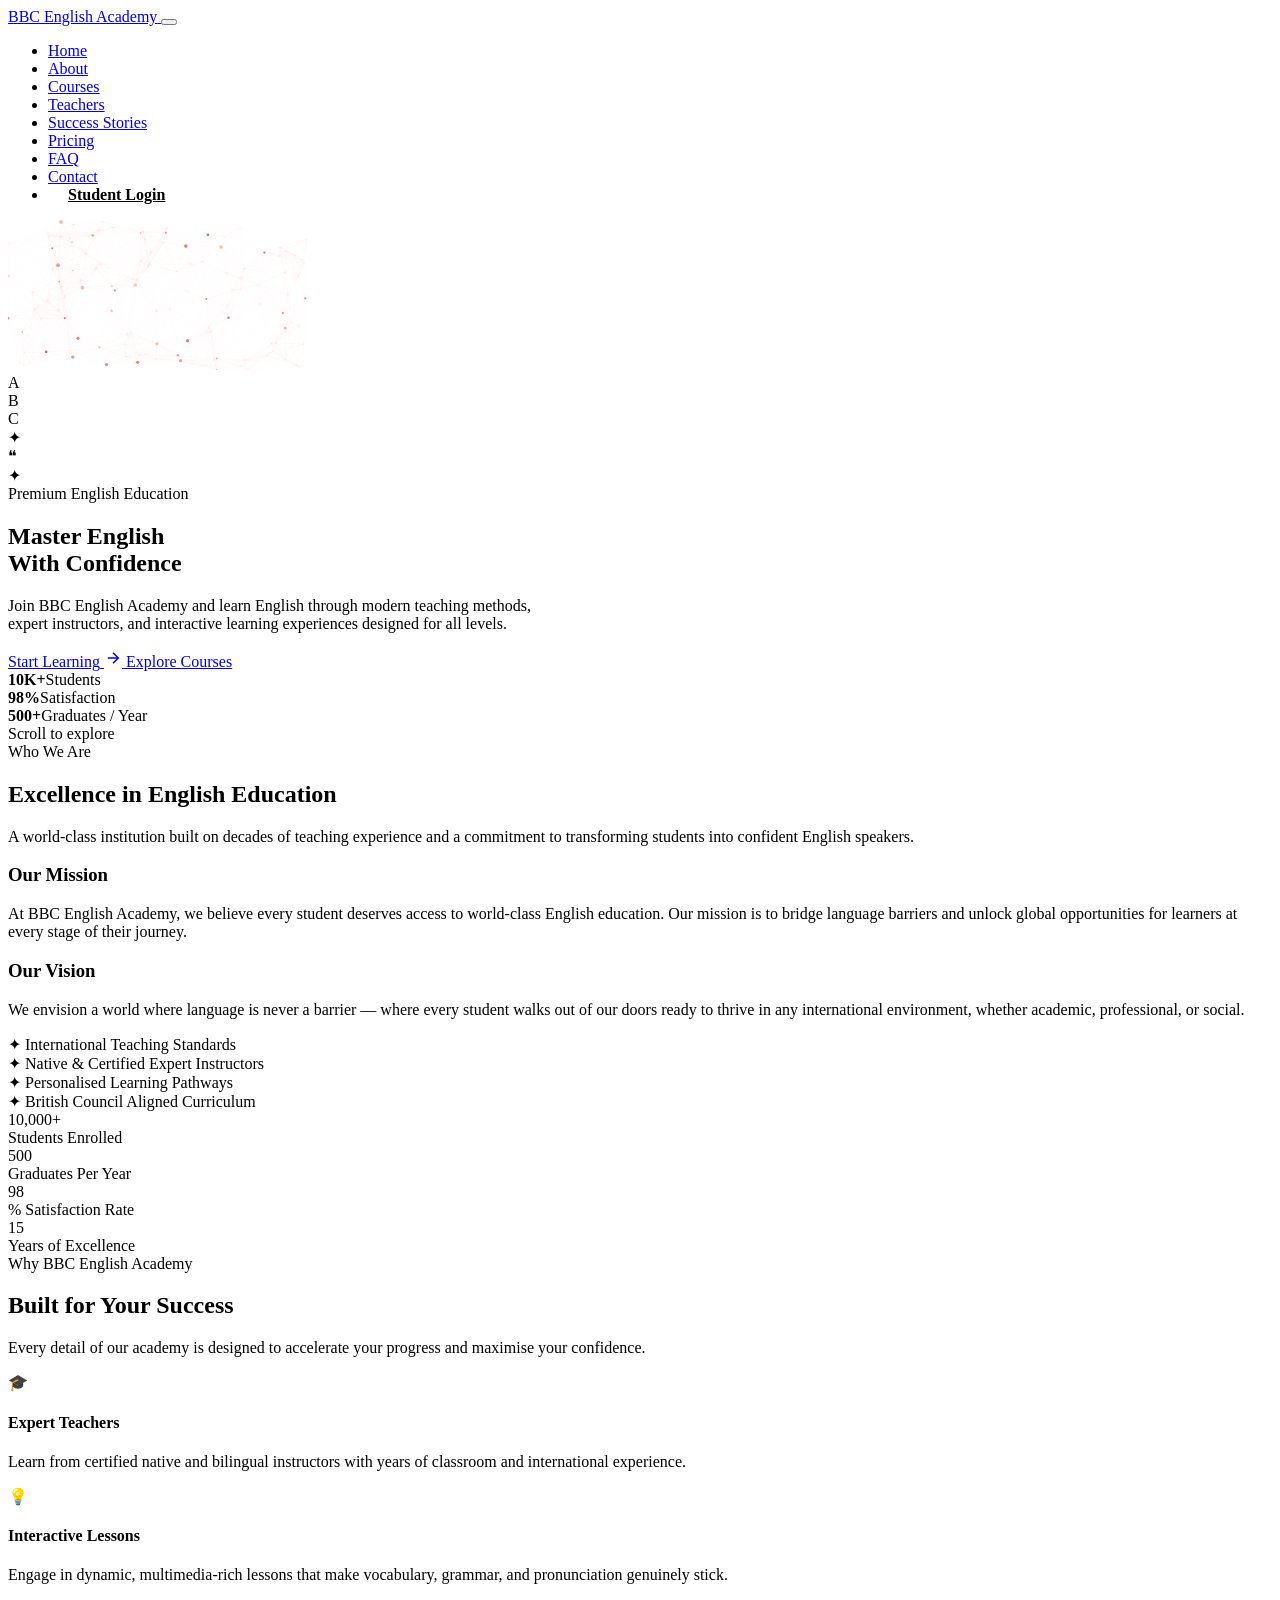
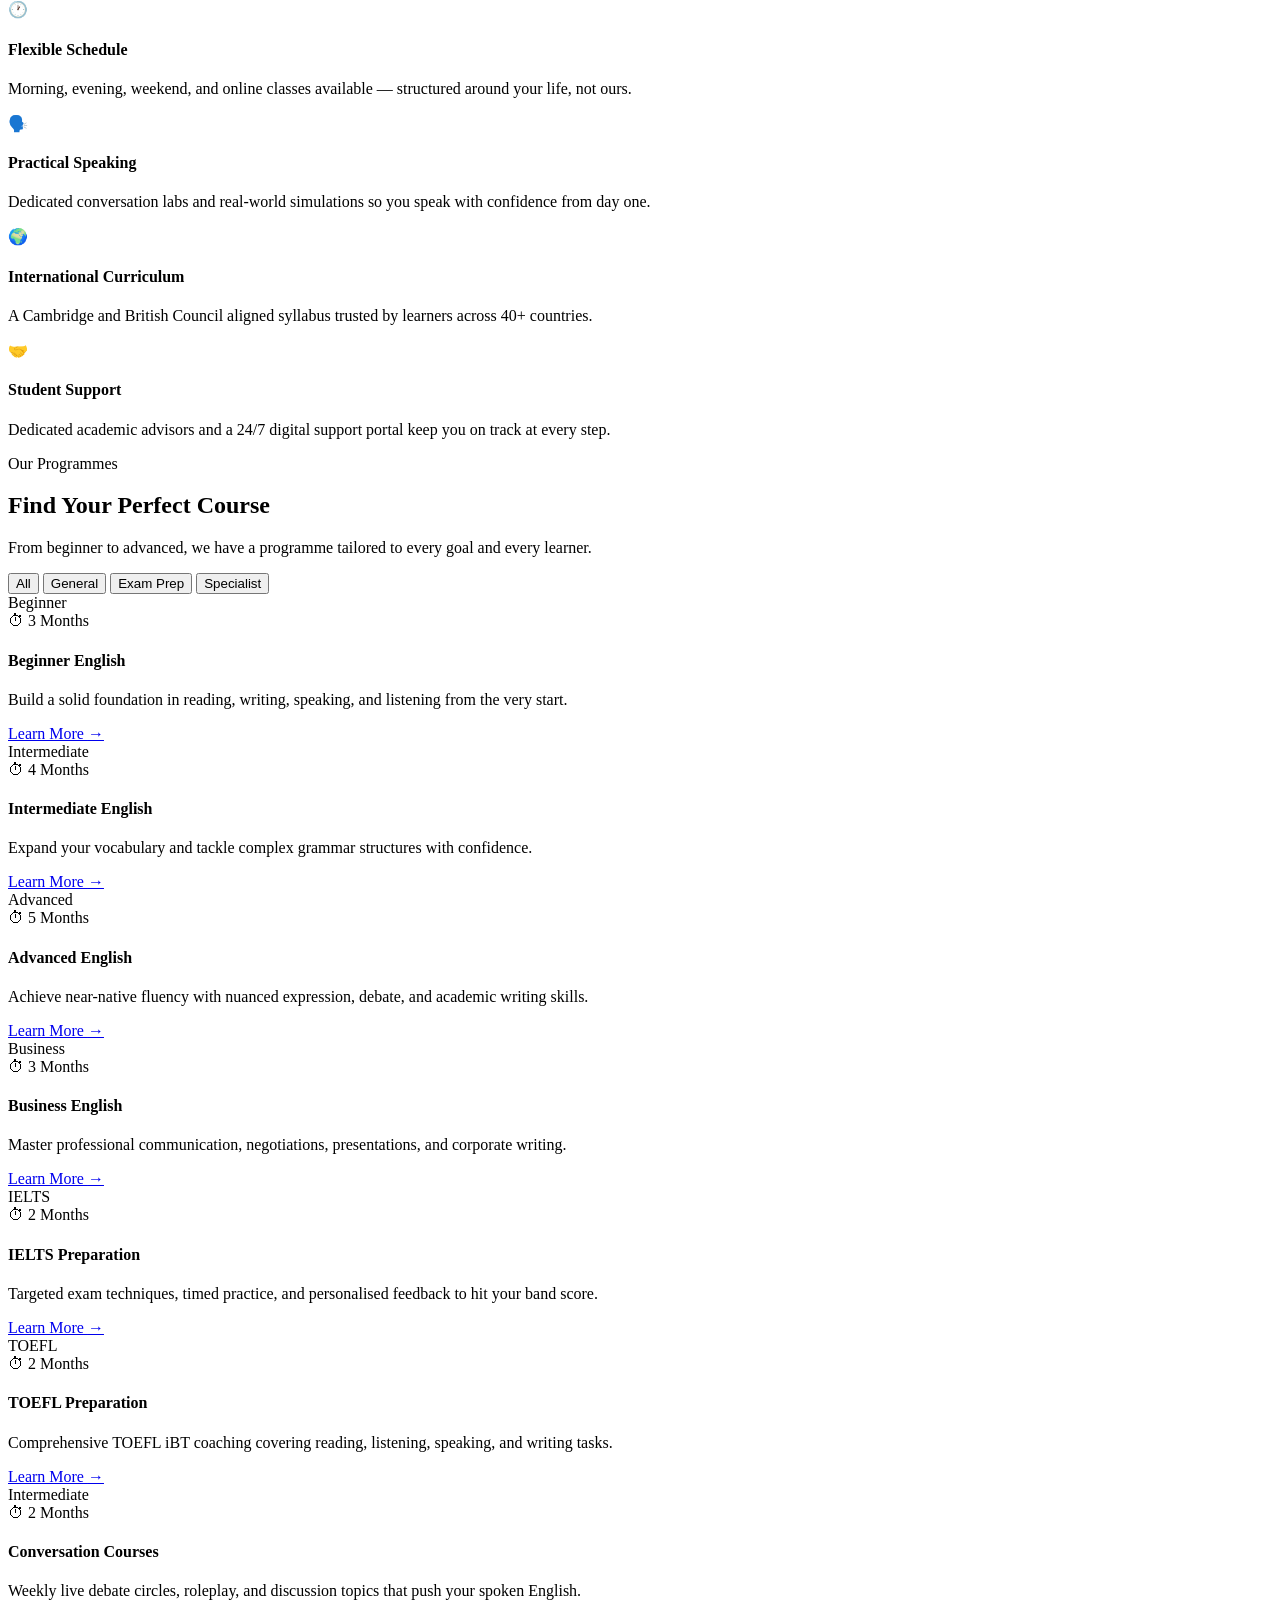
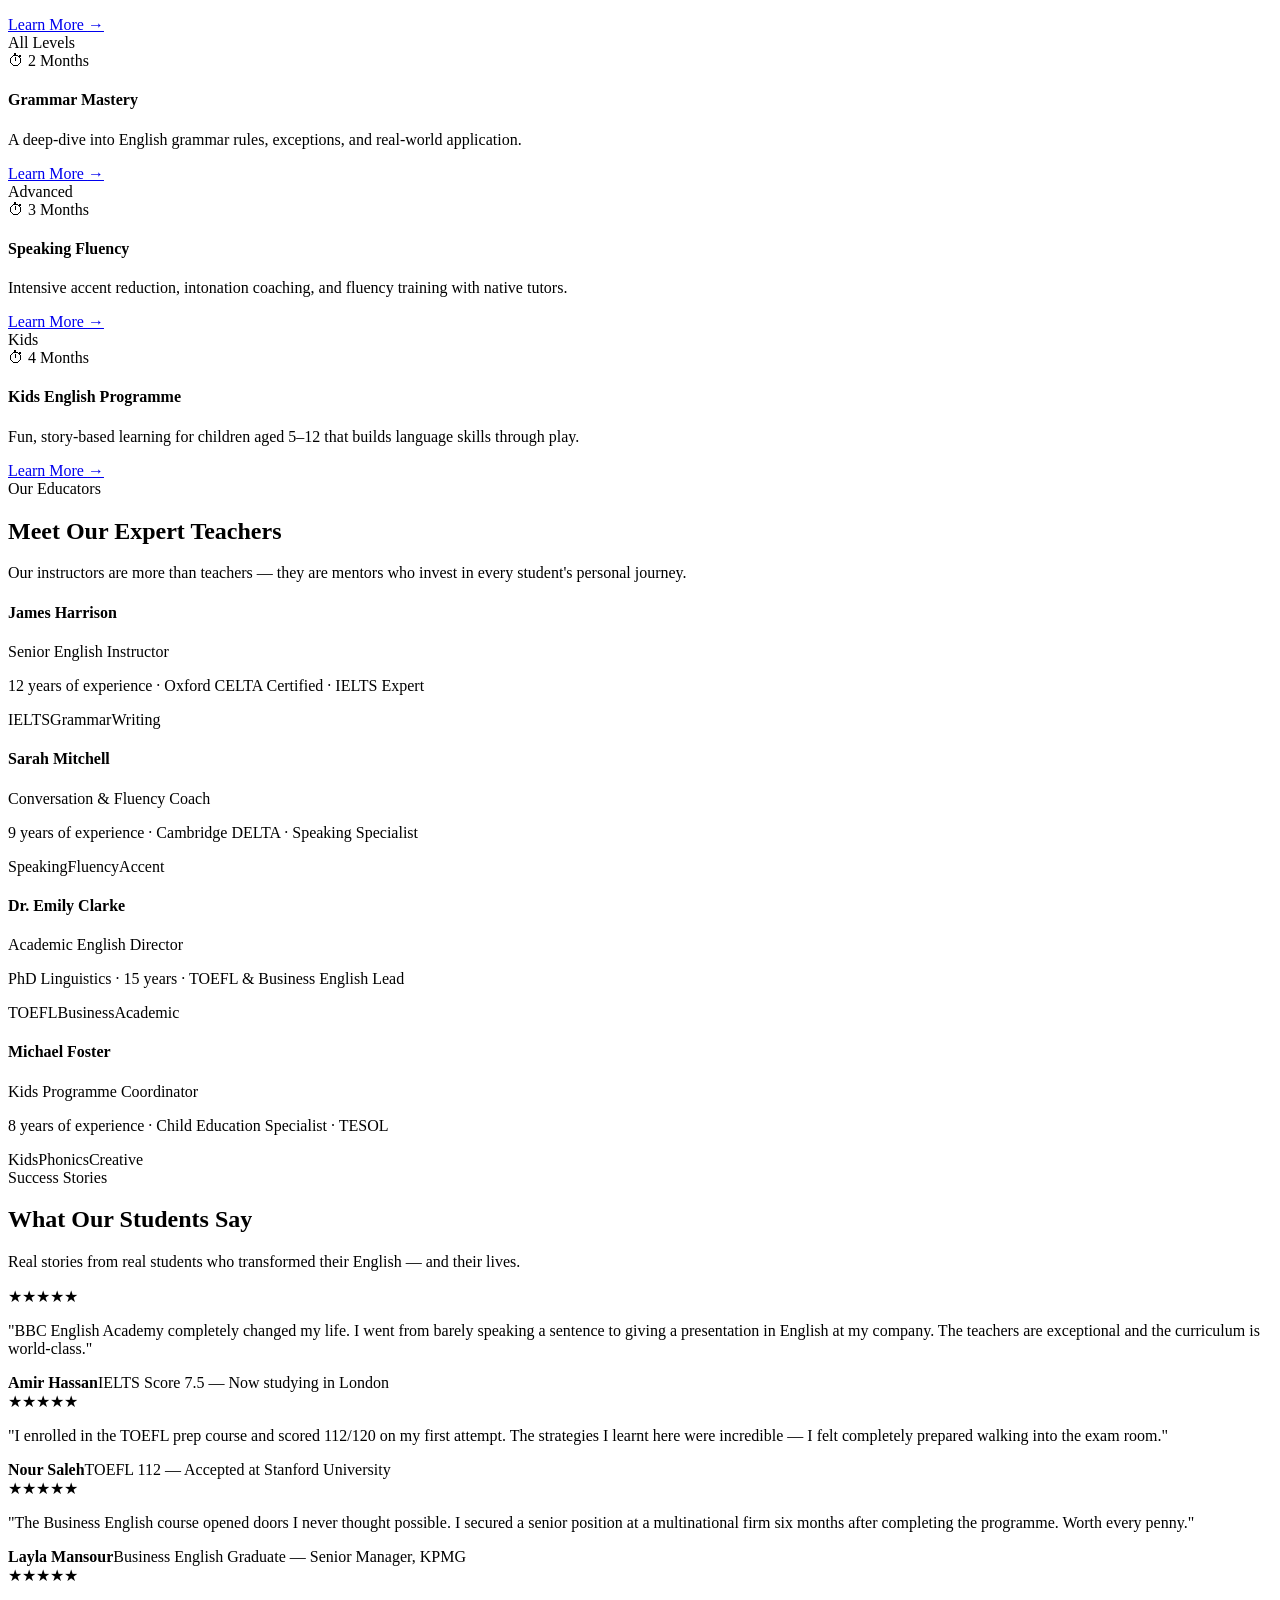
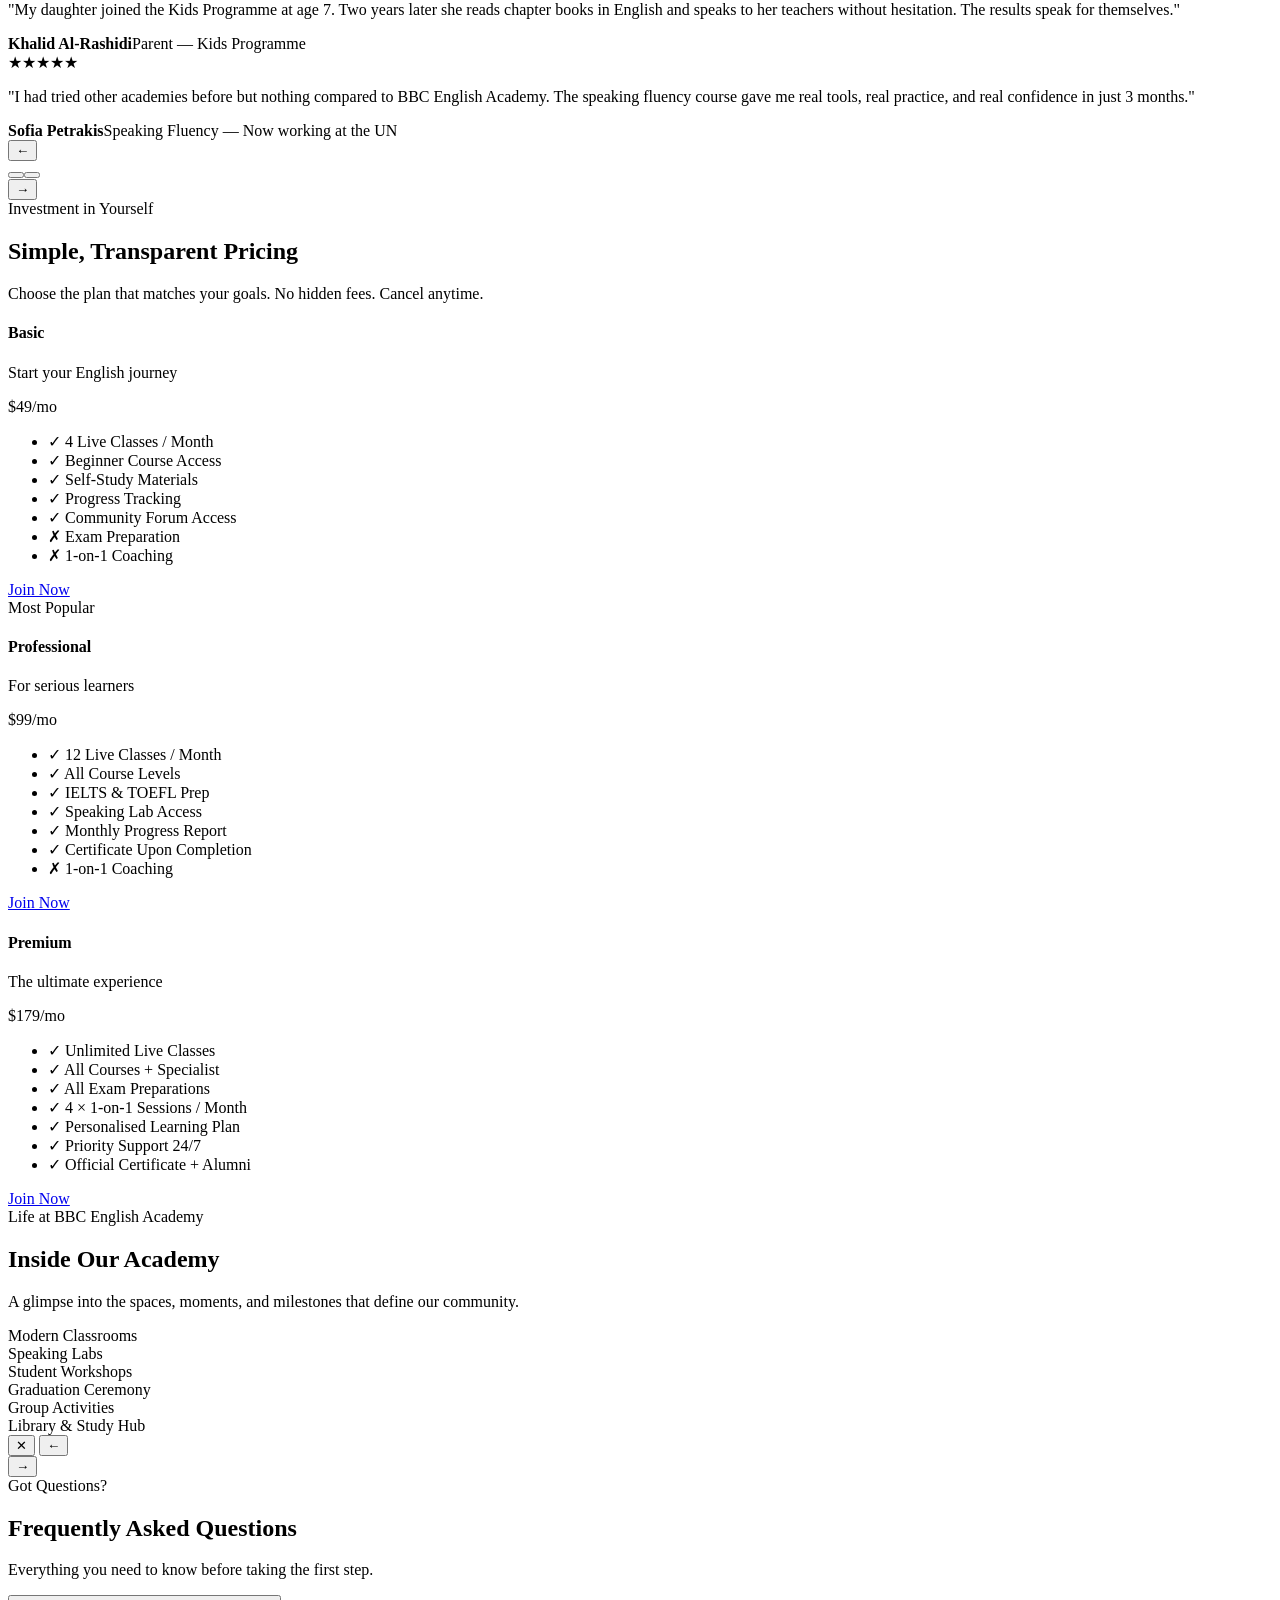
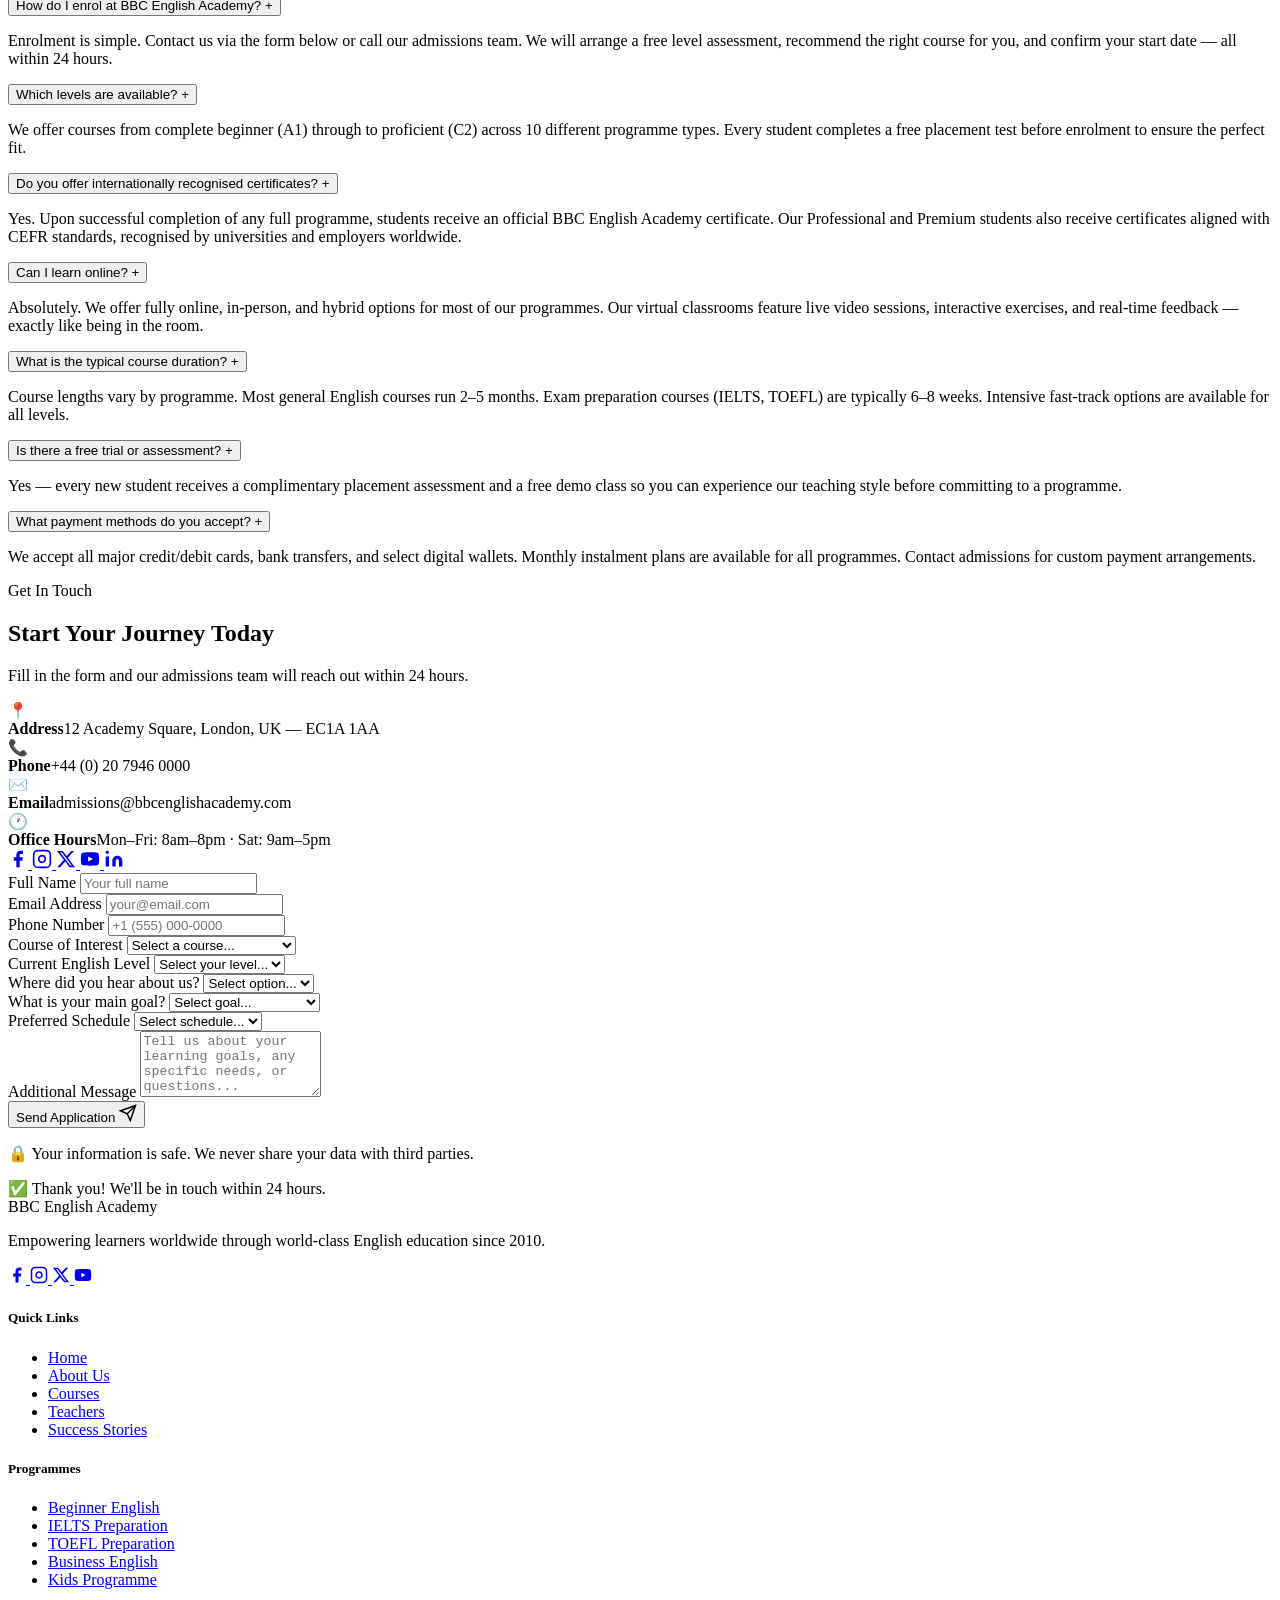
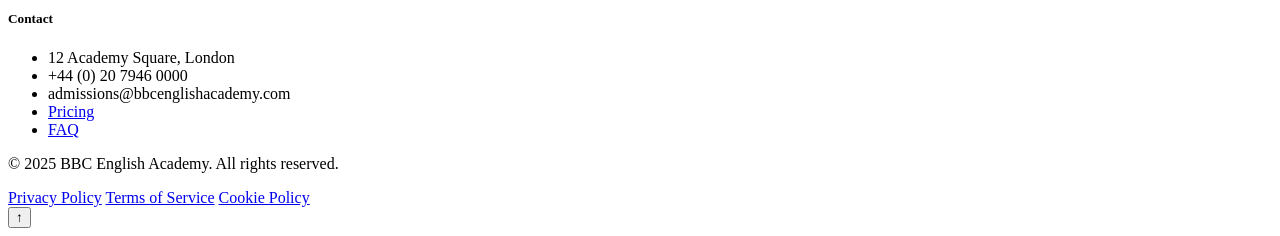
==== admin.html @ edd9dbae "Add student & admin dashboards with Google Sheets integration" ====
<!DOCTYPE html>
<html lang="en">
<head>
  <meta charset="UTF-8" />
  <meta name="viewport" content="width=device-width, initial-scale=1.0" />
  <meta name="description" content="BBC English Academy — Admin Dashboard" />
  <title>Admin Dashboard | BBC English Academy</title>
  <link rel="preconnect" href="https://fonts.googleapis.com" />
  <link rel="preconnect" href="https://fonts.gstatic.com" crossorigin />
  <link href="https://fonts.googleapis.com/css2?family=Inter:wght@300;400;500;600;700;800;900&family=Playfair+Display:wght@400;600;700;900&display=swap" rel="stylesheet" />
  <link rel="stylesheet" href="dashboard.css" />
  <link rel="stylesheet" href="admin.css" />
</head>
<body>

  <nav id="navbar">
    <div class="nav-container">
      <a href="index.html" class="nav-logo">
        <span class="logo-bbc">BBC</span>
        <span class="logo-sub">English Academy</span>
      </a>
      <div class="nav-user">
        <span>Administrator</span>
        <button class="btn-logout" id="btn-logout">Logout</button>
      </div>
    </div>
  </nav>

  <div class="admin-container">
    <aside class="admin-sidebar">
      <nav class="admin-nav">
        <a href="#overview" class="admin-link active" data-section="overview">
          <span class="icon">📊</span>
          <span>Overview</span>
        </a>
        <a href="#students" class="admin-link" data-section="students">
          <span class="icon">👥</span>
          <span>Students</span>
        </a>
        <a href="#courses" class="admin-link" data-section="courses">
          <span class="icon">📚</span>
          <span>Courses</span>
        </a>
        <a href="#applications" class="admin-link" data-section="applications">
          <span class="icon">📝</span>
          <span>Applications</span>
        </a>
        <a href="#analytics" class="admin-link" data-section="analytics">
          <span class="icon">📈</span>
          <span>Analytics</span>
        </a>
      </nav>
    </aside>

    <main class="admin-main">
      <!-- OVERVIEW SECTION -->
      <section id="overview" class="section active">
        <div class="admin-header">
          <h1>Dashboard Overview</h1>
          <button class="btn-add" id="quick-add-student">+ Add Student</button>
        </div>

        <div class="stats-overview">
          <div class="stat-card">
            <div class="stat-icon">👥</div>
            <div class="stat-num" id="total-students">0</div>
            <div class="stat-label">Total Students</div>
          </div>
          <div class="stat-card">
            <div class="stat-icon">✅</div>
            <div class="stat-num" id="active-students">0</div>
            <div class="stat-label">Active Students</div>
          </div>
          <div class="stat-card">
            <div class="stat-icon">🎓</div>
            <div class="stat-num" id="total-courses">0</div>
            <div class="stat-label">Total Courses</div>
          </div>
          <div class="stat-card">
            <div class="stat-icon">📝</div>
            <div class="stat-num" id="new-applications">0</div>
            <div class="stat-label">New Applications</div>
          </div>
        </div>

        <div class="enrollment-chart">
          <h3>Course Enrollment Breakdown</h3>
          <div class="chart-bars" id="enrollment-bars">
            <div class="loading">Loading...</div>
          </div>
        </div>

        <div class="data-table-container">
          <div class="data-table-header">
            <h2>Recent Applications</h2>
          </div>
          <table class="data-table" id="recent-apps-table">
            <thead>
              <tr>
                <th>Name</th>
                <th>Course</th>
                <th>Date</th>
                <th>Status</th>
              </tr>
            </thead>
            <tbody id="recent-apps-body">
              <tr><td colspan="4" class="loading">Loading...</td></tr>
            </tbody>
          </table>
        </div>
      </section>

      <!-- STUDENTS SECTION -->
      <section id="students" class="section">
        <div class="admin-header">
          <h1>Students Management</h1>
          <button class="btn-add" id="btn-add-student">+ Add Student</button>
        </div>

        <div class="data-table-container">
          <div class="data-table-header">
            <h2>All Students</h2>
            <div class="table-actions">
              <input type="text" class="search-input" id="search-students" placeholder="Search students...">
            </div>
          </div>
          <table class="data-table" id="students-table">
            <thead>
              <tr>
                <th>ID</th>
                <th>Name</th>
                <th>Username</th>
                <th>Courses</th>
                <th>Status</th>
                <th>Joined</th>
                <th>Actions</th>
              </tr>
            </thead>
            <tbody id="students-body">
              <tr><td colspan="7" class="loading">Loading...</td></tr>
            </tbody>
          </table>
        </div>
      </section>

      <!-- COURSES SECTION -->
      <section id="courses" class="section">
        <div class="admin-header">
          <h1>Courses Management</h1>
          <button class="btn-add" id="btn-add-course">+ Add Course</button>
        </div>

        <div class="data-table-container">
          <div class="data-table-header">
            <h2>All Courses</h2>
            <div class="table-actions">
              <input type="text" class="search-input" id="search-courses" placeholder="Search courses...">
            </div>
          </div>
          <table class="data-table" id="courses-table">
            <thead>
              <tr>
                <th>ID</th>
                <th>Course Name</th>
                <th>Level</th>
                <th>Duration</th>
                <th>Students</th>
                <th>Status</th>
                <th>Actions</th>
              </tr>
            </thead>
            <tbody id="courses-body">
              <tr><td colspan="7" class="loading">Loading...</td></tr>
            </tbody>
          </table>
        </div>
      </section>

      <!-- APPLICATIONS SECTION -->
      <section id="applications" class="section">
        <div class="admin-header">
          <h1>Applications</h1>
        </div>

        <div class="data-table-container">
          <div class="data-table-header">
            <h2>All Applications</h2>
            <div class="table-actions">
              <input type="text" class="search-input" id="search-applications" placeholder="Search applications...">
              <select class="search-input" id="filter-status">
                <option value="">All Status</option>
                <option value="New">New</option>
                <option value="Contacted">Contacted</option>
                <option value="Enrolled">Enrolled</option>
                <option value="Rejected">Rejected</option>
              </select>
            </div>
          </div>
          <table class="data-table" id="applications-table">
            <thead>
              <tr>
                <th>ID</th>
                <th>Name</th>
                <th>Email</th>
                <th>Phone</th>
                <th>Course</th>
                <th>Date</th>
                <th>Status</th>
                <th>Actions</th>
              </tr>
            </thead>
            <tbody id="applications-body">
              <tr><td colspan="8" class="loading">Loading...</td></tr>
            </tbody>
          </table>
        </div>
      </section>

      <!-- ANALYTICS SECTION -->
      <section id="analytics" class="section">
        <div class="admin-header">
          <h1>Analytics</h1>
        </div>

        <div class="analytics-grid">
          <div class="analytics-card">
            <h3>Total Applications</h3>
            <div class="big-number" id="analytics-total-apps">0</div>
          </div>
          <div class="analytics-card">
            <h3>Conversion Rate</h3>
            <div class="big-number" id="analytics-conversion">0%</div>
          </div>
          <div class="analytics-card">
            <h3>Active Students</h3>
            <div class="big-number" id="analytics-active">0</div>
          </div>
          <div class="analytics-card">
            <h3>Graduates</h3>
            <div class="big-number" id="analytics-graduates">0</div>
          </div>
        </div>

        <div class="enrollment-chart">
          <h3>Top Courses by Enrollment</h3>
          <div class="chart-bars" id="top-courses-bars">
            <div class="loading">Loading...</div>
          </div>
        </div>
      </section>
    </main>
  </div>

  <!-- Modal -->
  <div class="modal" id="modal">
    <div class="modal-backdrop"></div>
    <div class="modal-content" id="modal-content">
      <button class="modal-close" id="modal-close">✕</button>
      <div class="modal-body" id="modal-body"></div>
    </div>
  </div>

  <div class="toast" id="toast"></div>

  <script>
    var API_URL = 'YOUR_APPS_SCRIPT_WEB_APP_URL';
  </script>
  <script src="admin.js"></script>
</body>
</html>
---- dashboard.css ----
/* ============================================================
   BBC English Academy — Dashboard Styles
   ============================================================ */

:root {
  --bg:        #0A0A0A;
  --bg-2:      #111111;
  --bg-3:      #181818;
  --bg-card:   #141414;
  --red:       #D60000;
  --red-bright:#FF2D2D;
  --red-glow:  rgba(214,0,0,0.25);
  --white:     #FFFFFF;
  --gray:      #CCCCCC;
  --gray-dim:  #888888;
  --border:    rgba(255,255,255,0.07);
  --font-sans: 'Inter', system-ui, sans-serif;
  --font-serif:'Playfair Display', Georgia, serif;
  --radius:    12px;
  --radius-lg: 20px;
  --shadow:    0 8px 40px rgba(0,0,0,0.5);
  --shadow-red:0 8px 40px rgba(214,0,0,0.2);
  --transition:0.35s cubic-bezier(0.4,0,0.2,1);
}

*, *::before, *::after { box-sizing: border-box; margin: 0; padding: 0; }
html { scroll-behavior: smooth; font-size: 16px; }
body {
  background: var(--bg);
  color: var(--white);
  font-family: var(--font-sans);
  line-height: 1.65;
  overflow-x: hidden;
}

/* Navbar */
#navbar {
  position: fixed; top: 0; left: 0; right: 0; z-index: 1000;
  padding: 0 24px;
  background: rgba(10,10,10,0.92);
  backdrop-filter: blur(20px);
  border-bottom: 1px solid var(--border);
}
.nav-container {
  max-width: 1400px; margin: 0 auto;
  display: flex; align-items: center; justify-content: space-between;
  height: 72px;
}
.nav-logo {
  display: flex; flex-direction: column; line-height: 1.1;
  user-select: none;
}
.logo-bbc {
  font-size: 1.6rem; font-weight: 900; letter-spacing: 0.08em;
  color: var(--red); text-shadow: 0 0 20px var(--red-glow);
}
.logo-sub {
  font-size: 0.6rem; letter-spacing: 0.22em; text-transform: uppercase;
  color: var(--gray-dim);
}
.nav-user {
  display: flex; align-items: center; gap: 16px;
}
#user-name {
  font-size: 0.9rem; color: var(--gray);
}
.btn-logout {
  padding: 8px 20px; border-radius: var(--radius);
  font-size: 0.85rem; font-weight: 600;
  background: transparent;
  border: 1px solid var(--border);
  color: var(--gray);
  cursor: pointer;
  transition: all var(--transition);
}
.btn-logout:hover {
  border-color: var(--red);
  color: var(--red);
}

/* Dashboard Layout */
.dashboard-container {
  display: flex;
  min-height: 100vh;
  padding-top: 72px;
}

/* Sidebar */
.sidebar {
  width: 260px;
  background: var(--bg-2);
  border-right: 1px solid var(--border);
  padding: 32px 0;
  position: fixed;
  top: 72px;
  left: 0;
  bottom: 0;
  overflow-y: auto;
}
.sidebar-nav {
  display: flex; flex-direction: column;
  padding: 0 16px;
}
.sidebar-link {
  display: flex; align-items: center; gap: 14px;
  padding: 14px 18px;
  border-radius: var(--radius);
  color: var(--gray);
  text-decoration: none;
  font-size: 0.9rem;
  font-weight: 500;
  transition: all var(--transition);
  margin-bottom: 4px;
}
.sidebar-link:hover {
  background: rgba(214,0,0,0.08);
  color: var(--white);
}
.sidebar-link.active {
  background: rgba(214,0,0,0.12);
  color: var(--red);
}
.sidebar-link .icon { font-size: 1.2rem; }

/* Main Content */
.main-content {
  flex: 1;
  margin-left: 260px;
  padding: 40px 48px;
  max-width: 1200px;
}

/* Sections */
.section { display: none; }
.section.active { display: block; }

.section-header {
  margin-bottom: 40px;
}
.section-header h1 {
  font-family: var(--font-serif);
  font-size: 2.5rem;
  font-weight: 700;
  margin-bottom: 8px;
}
.section-header p {
  color: var(--gray-dim);
  font-size: 1rem;
}

/* Stats Grid */
.stats-grid {
  display: grid;
  grid-template-columns: repeat(4, 1fr);
  gap: 24px;
  margin-bottom: 48px;
}
.stat-card {
  background: var(--bg-card);
  border: 1px solid var(--border);
  border-radius: var(--radius-lg);
  padding: 28px;
  display: flex;
  align-items: center;
  gap: 20px;
  transition: all var(--transition);
}
.stat-card:hover {
  border-color: rgba(214,0,0,0.3);
  transform: translateY(-4px);
}
.stat-icon {
  font-size: 2.5rem;
}
.stat-info {
  display: flex; flex-direction: column;
}
.stat-num {
  font-family: var(--font-serif);
  font-size: 2rem;
  font-weight: 700;
  color: var(--red);
}
.stat-label {
  font-size: 0.8rem;
  color: var(--gray-dim);
  margin-top: 4px;
}

/* Course List */
.recent-courses, .materials-section {
  margin-top: 48px;
}
.recent-courses h2, .materials-section h2 {
  font-size: 1.3rem;
  font-weight: 700;
  margin-bottom: 24px;
}

.course-list {
  display: flex;
  flex-direction: column;
  gap: 16px;
}

.course-card {
  background: var(--bg-card);
  border: 1px solid var(--border);
  border-radius: var(--radius-lg);
  padding: 24px;
  display: flex;
  align-items: center;
  gap: 20px;
  cursor: pointer;
  transition: all var(--transition);
}
.course-card:hover {
  border-color: rgba(214,0,0,0.3);
  transform: translateY(-4px);
}
.course-card-img {
  width: 80px;
  height: 80px;
  border-radius: var(--radius);
  background: linear-gradient(135deg, #1a0a0a, #3d0000, #1a0a0a);
  flex-shrink: 0;
}
.course-card-info {
  flex: 1;
}
.course-card-info h3 {
  font-size: 1.1rem;
  font-weight: 700;
  margin-bottom: 6px;
}
.course-card-info p {
  font-size: 0.85rem;
  color: var(--gray-dim);
  margin-bottom: 12px;
}
.course-progress {
  width: 100%;
  height: 6px;
  background: var(--bg-3);
  border-radius: 3px;
  overflow: hidden;
}
.course-progress-fill {
  height: 100%;
  background: linear-gradient(90deg, var(--red), var(--red-bright));
  border-radius: 3px;
  transition: width 0.5s ease;
}

/* Courses Grid */
.courses-grid {
  display: grid;
  grid-template-columns: repeat(3, 1fr);
  gap: 24px;
}

/* Course Detail */
.course-detail-container {
  background: var(--bg-card);
  border: 1px solid var(--border);
  border-radius: var(--radius-lg);
  padding: 40px;
}
.course-detail-header {
  margin-bottom: 24px;
}
.course-detail-header h1 {
  font-family: var(--font-serif);
  font-size: 2rem;
  margin-bottom: 12px;
}
.course-meta {
  display: flex;
  gap: 12px;
  margin-bottom: 20px;
}
.badge {
  padding: 6px 14px;
  border-radius: 100px;
  font-size: 0.75rem;
  font-weight: 600;
  letter-spacing: 0.06em;
  background: rgba(214,0,0,0.12);
  color: var(--red);
  border: 1px solid rgba(214,0,0,0.25);
}
.course-description {
  color: var(--gray);
  line-height: 1.8;
  margin-bottom: 32px;
}

/* Progress Section */
.progress-section {
  margin-bottom: 40px;
}
.progress-header {
  display: flex;
  justify-content: space-between;
  margin-bottom: 10px;
  font-size: 0.9rem;
  font-weight: 600;
}
.progress-bar {
  height: 10px;
  background: var(--bg-3);
  border-radius: 5px;
  overflow: hidden;
}
.progress-fill {
  height: 100%;
  background: linear-gradient(90deg, var(--red), var(--red-bright));
  border-radius: 5px;
  transition: width 0.5s ease;
}

/* Materials List */
.materials-list {
  display: flex;
  flex-direction: column;
  gap: 12px;
}
.material-item {
  display: flex;
  align-items: center;
  justify-content: space-between;
  padding: 18px 24px;
  background: var(--bg-3);
  border: 1px solid var(--border);
  border-radius: var(--radius);
  transition: all var(--transition);
}
.material-item:hover {
  border-color: rgba(214,0,0,0.3);
}
.material-info {
  display: flex;
  align-items: center;
  gap: 16px;
}
.material-icon {
  font-size: 1.5rem;
}
.material-details h4 {
  font-size: 1rem;
  font-weight: 600;
  margin-bottom: 4px;
}
.material-details span {
  font-size: 0.8rem;
  color: var(--gray-dim);
  text-transform: uppercase;
  letter-spacing: 0.06em;
}
.material-link {
  padding: 10px 20px;
  border-radius: var(--radius);
  font-size: 0.85rem;
  font-weight: 600;
  background: transparent;
  border: 1px solid var(--border);
  color: var(--white);
  cursor: pointer;
  transition: all var(--transition);
  text-decoration: none;
  display: inline-flex;
  align-items: center;
  gap: 8px;
}
.material-link:hover {
  border-color: var(--red);
  color: var(--red);
}

/* Profile */
.profile-container {
  background: var(--bg-card);
  border: 1px solid var(--border);
  border-radius: var(--radius-lg);
  padding: 40px;
  max-width: 600px;
}
.profile-avatar {
  text-align: center;
  margin-bottom: 32px;
}
.avatar {
  width: 100px;
  height: 100px;
  border-radius: 50%;
  background: linear-gradient(135deg, var(--red), var(--red-bright));
  display: flex;
  align-items: center;
  justify-content: center;
  font-size: 2.5rem;
  font-weight: 700;
  margin: 0 auto 16px;
}
.profile-form {
  display: flex;
  flex-direction: column;
  gap: 20px;
}
.form-row {
  display: grid;
  grid-template-columns: 1fr 1fr;
  gap: 20px;
}
.form-group {
  display: flex;
  flex-direction: column;
  gap: 8px;
}
.form-group label {
  font-size: 0.82rem;
  font-weight: 600;
  color: var(--gray);
  letter-spacing: 0.03em;
}
.form-group input {
  background: var(--bg-3);
  border: 1px solid var(--border);
  border-radius: var(--radius);
  padding: 14px 16px;
  color: var(--white);
  font-family: var(--font-sans);
  font-size: 0.9rem;
  outline: none;
  transition: all var(--transition);
}
.form-group input:focus {
  border-color: rgba(214,0,0,0.5);
  box-shadow: 0 0 0 3px rgba(214,0,0,0.1);
}
.form-group input:disabled {
  opacity: 0.6;
  cursor: not-allowed;
}

/* Buttons */
.btn {
  display: inline-flex;
  align-items: center;
  gap: 10px;
  padding: 14px 32px;
  border-radius: var(--radius);
  font-size: 0.9rem;
  font-weight: 600;
  letter-spacing: 0.04em;
  transition: all var(--transition);
  cursor: pointer;
  border: none;
}
.btn-primary {
  background: linear-gradient(135deg, var(--red), var(--red-bright));
  color: var(--white);
  box-shadow: 0 4px 20px rgba(214,0,0,0.35);
}
.btn-primary:hover {
  transform: translateY(-2px);
  box-shadow: 0 8px 32px rgba(214,0,0,0.5);
}
.btn-back {
  padding: 10px 20px;
  background: transparent;
  border: 1px solid var(--border);
  color: var(--gray);
  border-radius: var(--radius);
  cursor: pointer;
  margin-bottom: 24px;
  transition: all var(--transition);
}
.btn-back:hover {
  border-color: var(--red);
  color: var(--red);
}

/* Announcements */
.announcements-list {
  display: flex;
  flex-direction: column;
  gap: 20px;
}
.announcement-card {
  background: var(--bg-card);
  border: 1px solid var(--border);
  border-radius: var(--radius-lg);
  padding: 28px;
}
.announcement-date {
  font-size: 0.75rem;
  color: var(--red);
  font-weight: 600;
  letter-spacing: 0.06em;
  text-transform: uppercase;
  margin-bottom: 10px;
  display: block;
}
.announcement-card h3 {
  font-size: 1.1rem;
  font-weight: 700;
  margin-bottom: 10px;
}
.announcement-card p {
  color: var(--gray-dim);
  line-height: 1.7;
}

/* Modal */
.modal {
  position: fixed;
  inset: 0;
  z-index: 9000;
  display: none;
  align-items: center;
  justify-content: center;
}
.modal.open {
  display: flex;
}
.modal-backdrop {
  position: absolute;
  inset: 0;
  background: rgba(0,0,0,0.9);
}
.modal-content {
  position: relative;
  background: var(--bg-2);
  border: 1px solid var(--border);
  border-radius: var(--radius-lg);
  padding: 40px;
  max-width: 600px;
  width: 90%;
  max-height: 80vh;
  overflow-y: auto;
}
.modal-close {
  position: absolute;
  top: 20px;
  right: 20px;
  font-size: 1.5rem;
  background: transparent;
  border: none;
  color: var(--gray);
  cursor: pointer;
  transition: color var(--transition);
}
.modal-close:hover {
  color: var(--white);
}

/* Toast */
.toast {
  position: fixed;
  bottom: 30px;
  left: 50%;
  transform: translateX(-50%) translateY(100px);
  background: var(--bg-3);
  border: 1px solid var(--border);
  border-radius: var(--radius);
  padding: 16px 28px;
  font-size: 0.9rem;
  color: var(--white);
  z-index: 10000;
  transition: transform 0.3s ease;
}
.toast.show {
  transform: translateX(-50%) translateY(0);
}
.toast.success {
  border-color: rgba(0,180,80,0.5);
  color: #00cc58;
}
.toast.error {
  border-color: rgba(214,0,0,0.5);
  color: var(--red-bright);
}

/* Loading */
.loading {
  text-align: center;
  padding: 40px;
  color: var(--gray-dim);
}

/* Responsive */
@media (max-width: 1024px) {
  .stats-grid {
    grid-template-columns: repeat(2, 1fr);
  }
  .courses-grid {
    grid-template-columns: repeat(2, 1fr);
  }
}

@media (max-width: 768px) {
  .sidebar {
    display: none;
  }
  .main-content {
    margin-left: 0;
    padding: 24px;
  }
  .stats-grid {
    grid-template-columns: 1fr;
  }
  .courses-grid {
    grid-template-columns: 1fr;
  }
  .form-row {
    grid-template-columns: 1fr;
  }
  .course-card {
    flex-direction: column;
    text-align: center;
  }
  .material-item {
    flex-direction: column;
    text-align: center;
    gap: 16px;
  }
}
---- admin.css ----
/* ============================================================
   BBC English Academy — Admin Dashboard Styles
   ============================================================ */

.admin-container {
  display: flex;
  min-height: 100vh;
  padding-top: 72px;
}

.admin-sidebar {
  width: 260px;
  background: var(--bg-2);
  border-right: 1px solid var(--border);
  padding: 32px 0;
  position: fixed;
  top: 72px;
  left: 0;
  bottom: 0;
  overflow-y: auto;
}
.admin-nav {
  display: flex; flex-direction: column;
  padding: 0 16px;
}
.admin-link {
  display: flex; align-items: center; gap: 14px;
  padding: 14px 18px;
  border-radius: var(--radius);
  color: var(--gray);
  text-decoration: none;
  font-size: 0.9rem;
  font-weight: 500;
  transition: all var(--transition);
  margin-bottom: 4px;
}
.admin-link:hover {
  background: rgba(214,0,0,0.08);
  color: var(--white);
}
.admin-link.active {
  background: rgba(214,0,0,0.12);
  color: var(--red);
}
.admin-link .icon { font-size: 1.2rem; }

.admin-main {
  flex: 1;
  margin-left: 260px;
  padding: 40px 48px;
}

.admin-header {
  display: flex;
  justify-content: space-between;
  align-items: center;
  margin-bottom: 40px;
}
.admin-header h1 {
  font-family: var(--font-serif);
  font-size: 2.5rem;
  font-weight: 700;
}

/* Stats Overview */
.stats-overview {
  display: grid;
  grid-template-columns: repeat(4, 1fr);
  gap: 20px;
  margin-bottom: 40px;
}
.stats-overview .stat-card {
  background: var(--bg-card);
  border: 1px solid var(--border);
  border-radius: var(--radius-lg);
  padding: 24px;
  text-align: center;
}
.stats-overview .stat-icon {
  font-size: 2rem;
  margin-bottom: 12px;
}
.stats-overview .stat-num {
  font-size: 2.2rem;
  margin-bottom: 4px;
}

/* Data Table */
.data-table-container {
  background: var(--bg-card);
  border: 1px solid var(--border);
  border-radius: var(--radius-lg);
  overflow: hidden;
}
.data-table-header {
  padding: 20px 24px;
  border-bottom: 1px solid var(--border);
  display: flex;
  justify-content: space-between;
  align-items: center;
  flex-wrap: wrap;
  gap: 16px;
}
.data-table-header h2 {
  font-size: 1.1rem;
  font-weight: 700;
}
.table-actions {
  display: flex;
  gap: 12px;
  flex-wrap: wrap;
}
.search-input {
  padding: 10px 16px;
  background: var(--bg-3);
  border: 1px solid var(--border);
  border-radius: var(--radius);
  color: var(--white);
  font-size: 0.85rem;
  min-width: 250px;
}
.search-input:focus {
  border-color: var(--red);
  outline: none;
}
.btn-add {
  padding: 10px 20px;
  background: linear-gradient(135deg, var(--red), var(--red-bright));
  border: none;
  border-radius: var(--radius);
  color: var(--white);
  font-size: 0.85rem;
  font-weight: 600;
  cursor: pointer;
  transition: all var(--transition);
}
.btn-add:hover {
  transform: translateY(-2px);
  box-shadow: 0 4px 20px rgba(214,0,0,0.4);
}

.data-table {
  width: 100%;
  border-collapse: collapse;
}
.data-table th,
.data-table td {
  padding: 16px 20px;
  text-align: left;
  border-bottom: 1px solid var(--border);
}
.data-table th {
  background: var(--bg-3);
  font-size: 0.75rem;
  font-weight: 600;
  text-transform: uppercase;
  letter-spacing: 0.06em;
  color: var(--gray-dim);
}
.data-table td {
  font-size: 0.88rem;
  color: var(--gray);
}
.data-table tr:hover {
  background: rgba(214,0,0,0.05);
}
.data-table .actions {
  display: flex;
  gap: 8px;
}
.btn-action {
  padding: 6px 12px;
  background: transparent;
  border: 1px solid var(--border);
  border-radius: 6px;
  font-size: 0.75rem;
  color: var(--gray);
  cursor: pointer;
  transition: all var(--transition);
}
.btn-action:hover {
  border-color: var(--red);
  color: var(--red);
}
.btn-action.delete:hover {
  border-color: #ff4444;
  color: #ff4444;
}

/* Course Enrollment Chart */
.enrollment-chart {
  background: var(--bg-card);
  border: 1px solid var(--border);
  border-radius: var(--radius-lg);
  padding: 24px;
  margin-bottom: 32px;
}
.enrollment-chart h3 {
  font-size: 1rem;
  font-weight: 700;
  margin-bottom: 20px;
}
.chart-bars {
  display: flex;
  flex-direction: column;
  gap: 12px;
}
.chart-bar-item {
  display: flex;
  align-items: center;
  gap: 12px;
}
.chart-bar-label {
  width: 150px;
  font-size: 0.8rem;
  color: var(--gray);
  white-space: nowrap;
  overflow: hidden;
  text-overflow: ellipsis;
}
.chart-bar {
  flex: 1;
  height: 30px;
  background: var(--bg-3);
  border-radius: 4px;
  overflow: hidden;
}
.chart-bar-fill {
  height: 100%;
  background: linear-gradient(90deg, var(--red), var(--red-bright));
  border-radius: 4px;
  display: flex;
  align-items: center;
  padding-left: 12px;
  font-size: 0.75rem;
  font-weight: 600;
  color: var(--white);
  min-width: 40px;
}

/* Status Badge */
.status-badge {
  padding: 4px 10px;
  border-radius: 100px;
  font-size: 0.7rem;
  font-weight: 600;
  letter-spacing: 0.04em;
}
.status-badge.active {
  background: rgba(0,180,80,0.15);
  color: #00cc58;
}
.status-badge.inactive {
  background: rgba(136,136,136,0.15);
  color: var(--gray-dim);
}
.status-badge.graduated {
  background: rgba(255,184,0,0.15);
  color: #ffb800;
}
.status-badge.new {
  background: rgba(214,0,0,0.15);
  color: var(--red);
}
.status-badge.contacted {
  background: rgba(0,150,255,0.15);
  color: #4499ff;
}
.status-badge.enrolled {
  background: rgba(0,180,80,0.15);
  color: #00cc58;
}

/* Modal Form */
.modal-form {
  display: flex;
  flex-direction: column;
  gap: 16px;
}
.modal-form .form-row {
  display: grid;
  grid-template-columns: 1fr 1fr;
  gap: 16px;
}

/* Tabs */
.admin-tabs {
  display: flex;
  gap: 4px;
  margin-bottom: 24px;
  border-bottom: 1px solid var(--border);
}
.admin-tab {
  padding: 12px 24px;
  background: transparent;
  border: none;
  color: var(--gray);
  font-size: 0.85rem;
  font-weight: 600;
  cursor: pointer;
  border-bottom: 2px solid transparent;
  margin-bottom: -1px;
  transition: all var(--transition);
}
.admin-tab:hover {
  color: var(--white);
}
.admin-tab.active {
  color: var(--red);
  border-bottom-color: var(--red);
}

.tab-content {
  display: none;
}
.tab-content.active {
  display: block;
}

/* Analytics Cards */
.analytics-grid {
  display: grid;
  grid-template-columns: repeat(2, 1fr);
  gap: 24px;
  margin-bottom: 32px;
}
.analytics-card {
  background: var(--bg-card);
  border: 1px solid var(--border);
  border-radius: var(--radius-lg);
  padding: 24px;
}
.analytics-card h3 {
  font-size: 0.9rem;
  font-weight: 600;
  color: var(--gray-dim);
  margin-bottom: 16px;
}
.analytics-card .big-number {
  font-family: var(--font-serif);
  font-size: 3rem;
  font-weight: 700;
  color: var(--red);
}

/* Responsive */
@media (max-width: 1024px) {
  .stats-overview {
    grid-template-columns: repeat(2, 1fr);
  }
  .analytics-grid {
    grid-template-columns: 1fr;
  }
}

@media (max-width: 768px) {
  .admin-sidebar {
    display: none;
  }
  .admin-main {
    margin-left: 0;
    padding: 24px;
  }
  .stats-overview {
    grid-template-columns: 1fr;
  }
  .data-table-header {
    flex-direction: column;
    align-items: stretch;
  }
  .table-actions {
    flex-direction: column;
  }
  .search-input {
    width: 100%;
  }
  .data-table {
    font-size: 0.75rem;
  }
  .data-table th,
  .data-table td {
    padding: 10px 12px;
  }
}
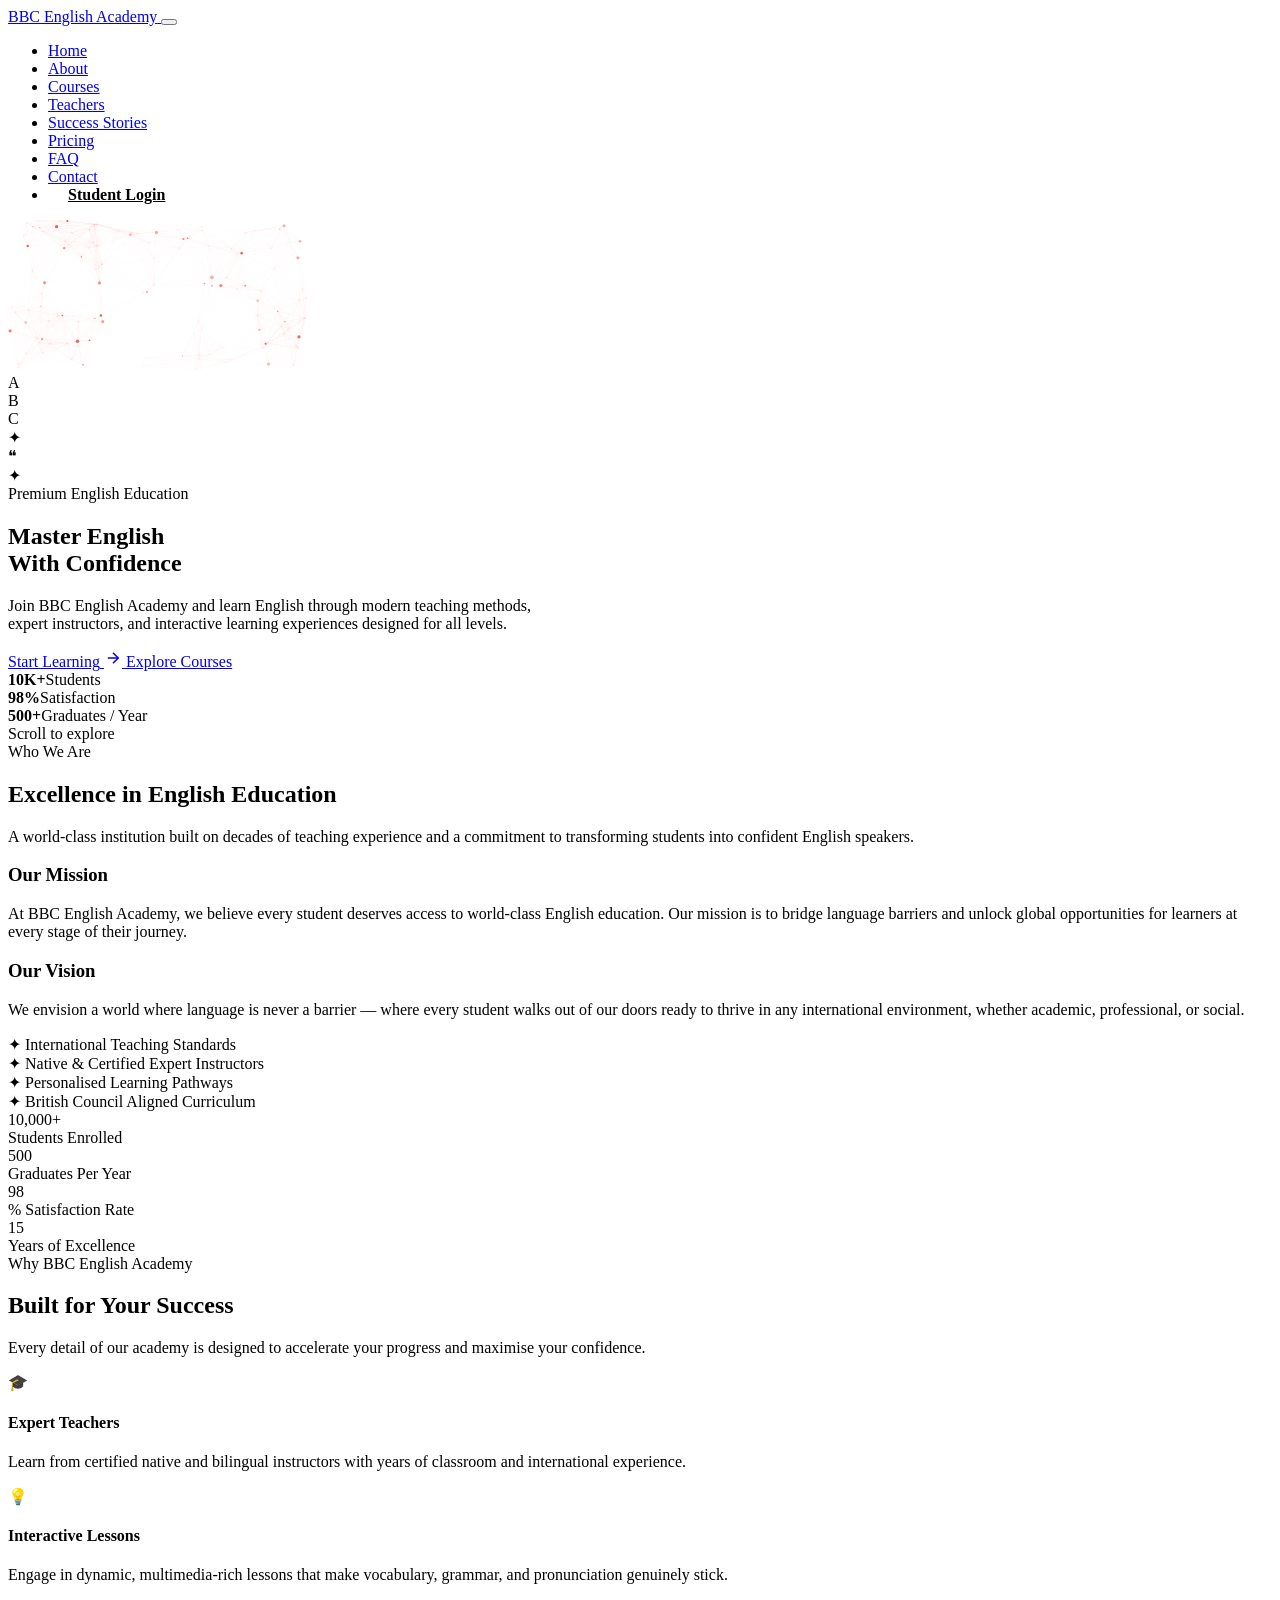
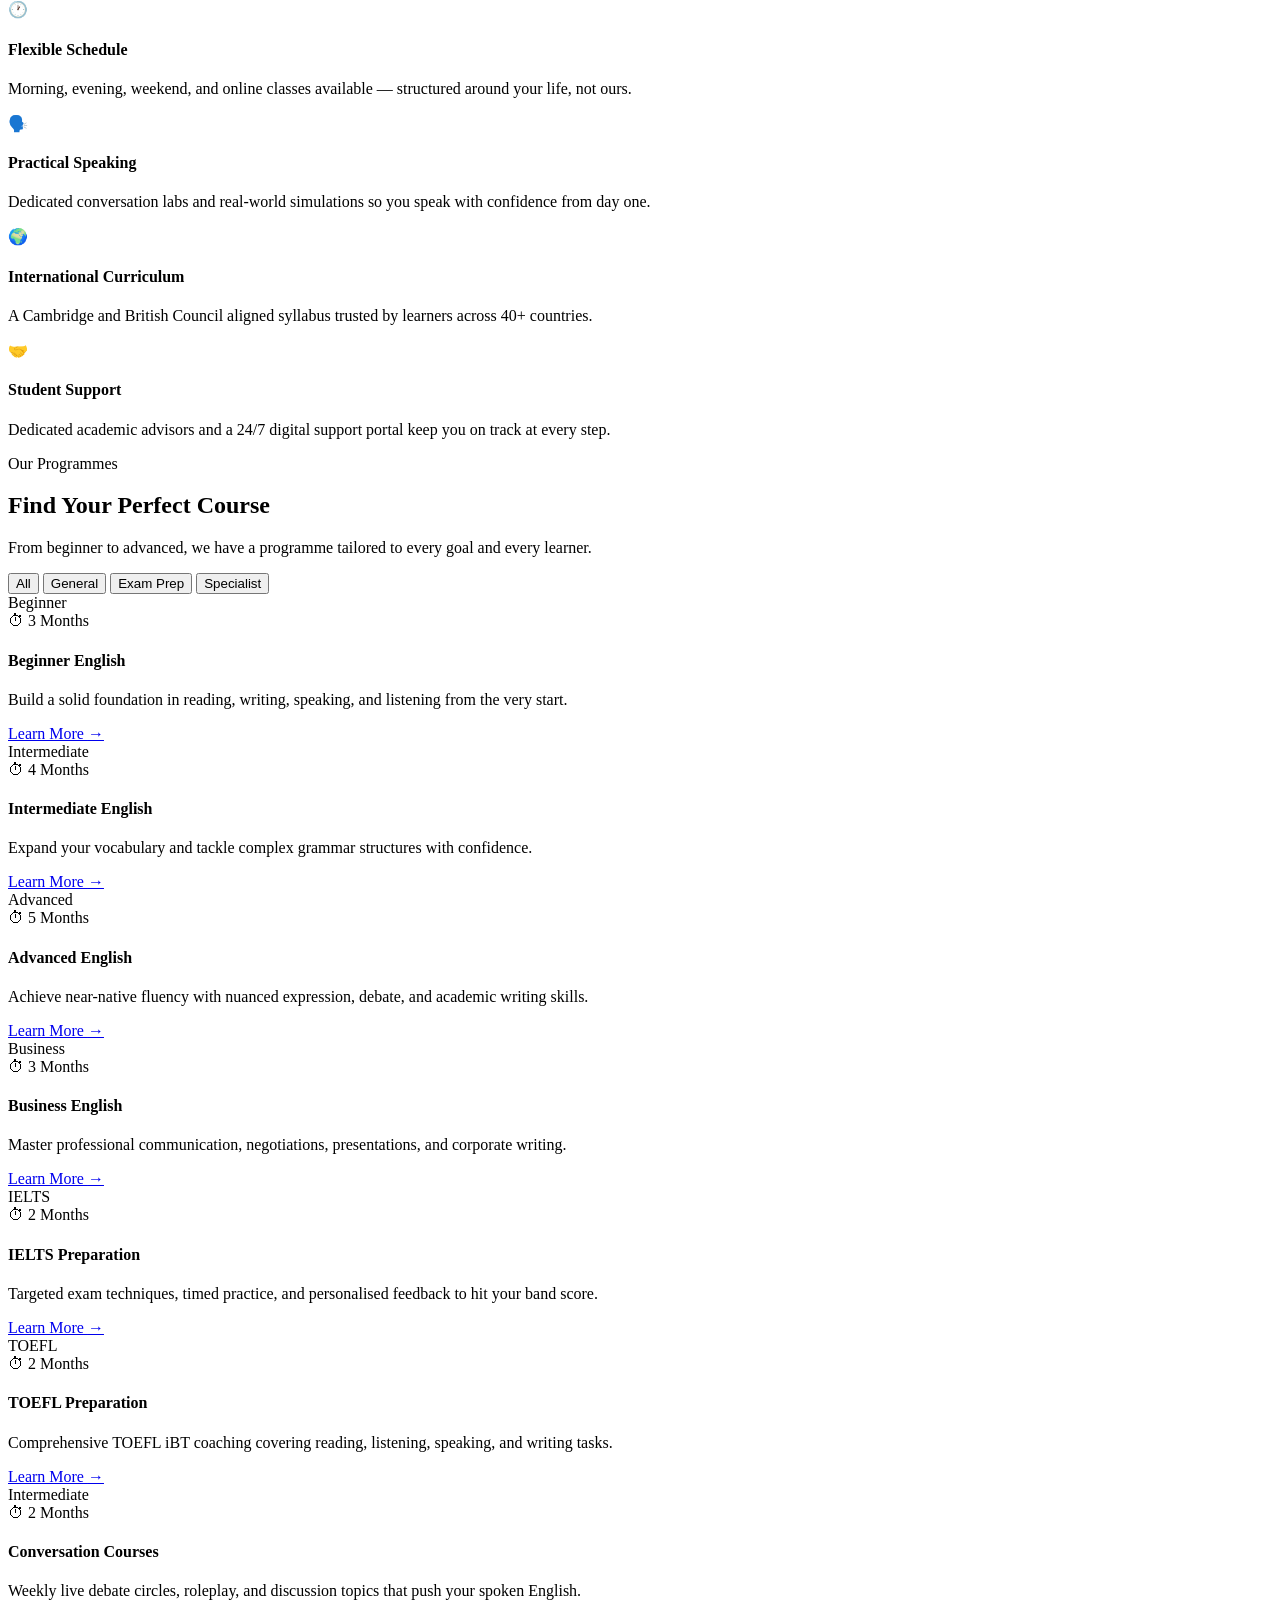
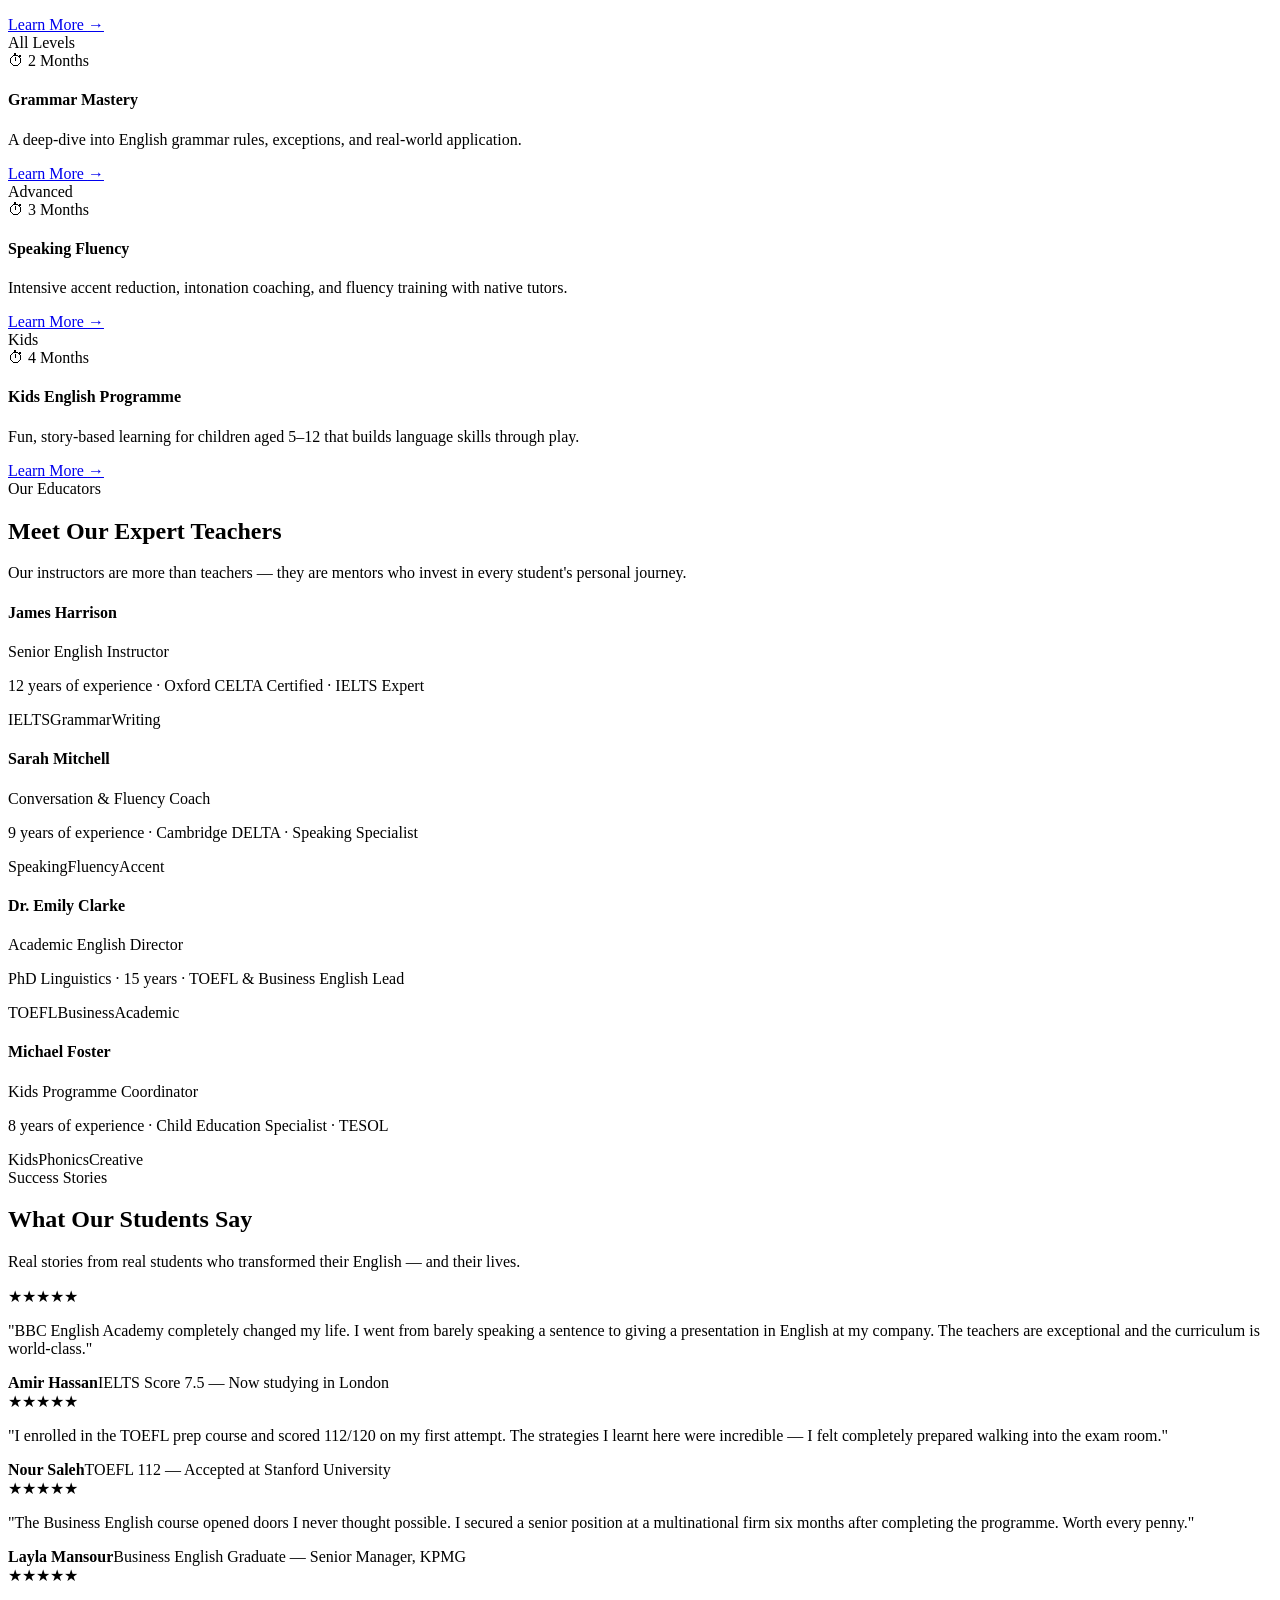
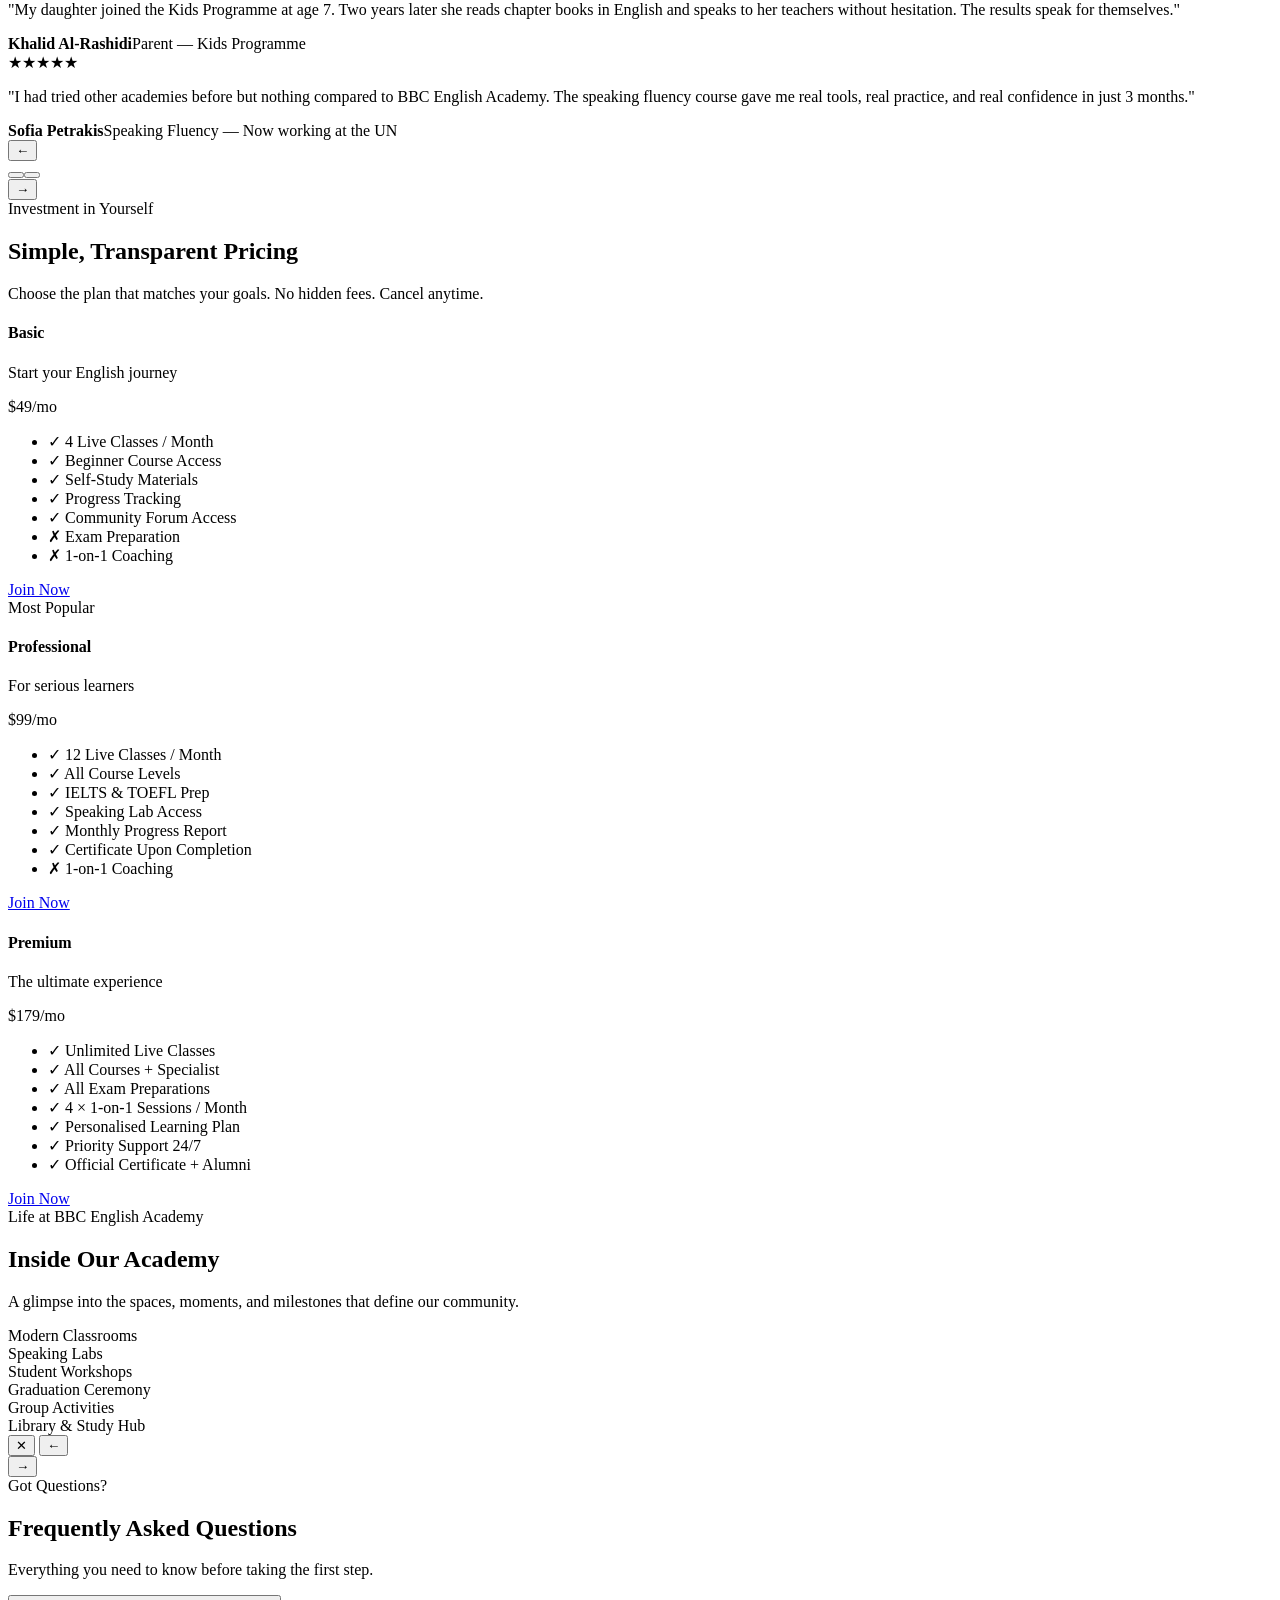
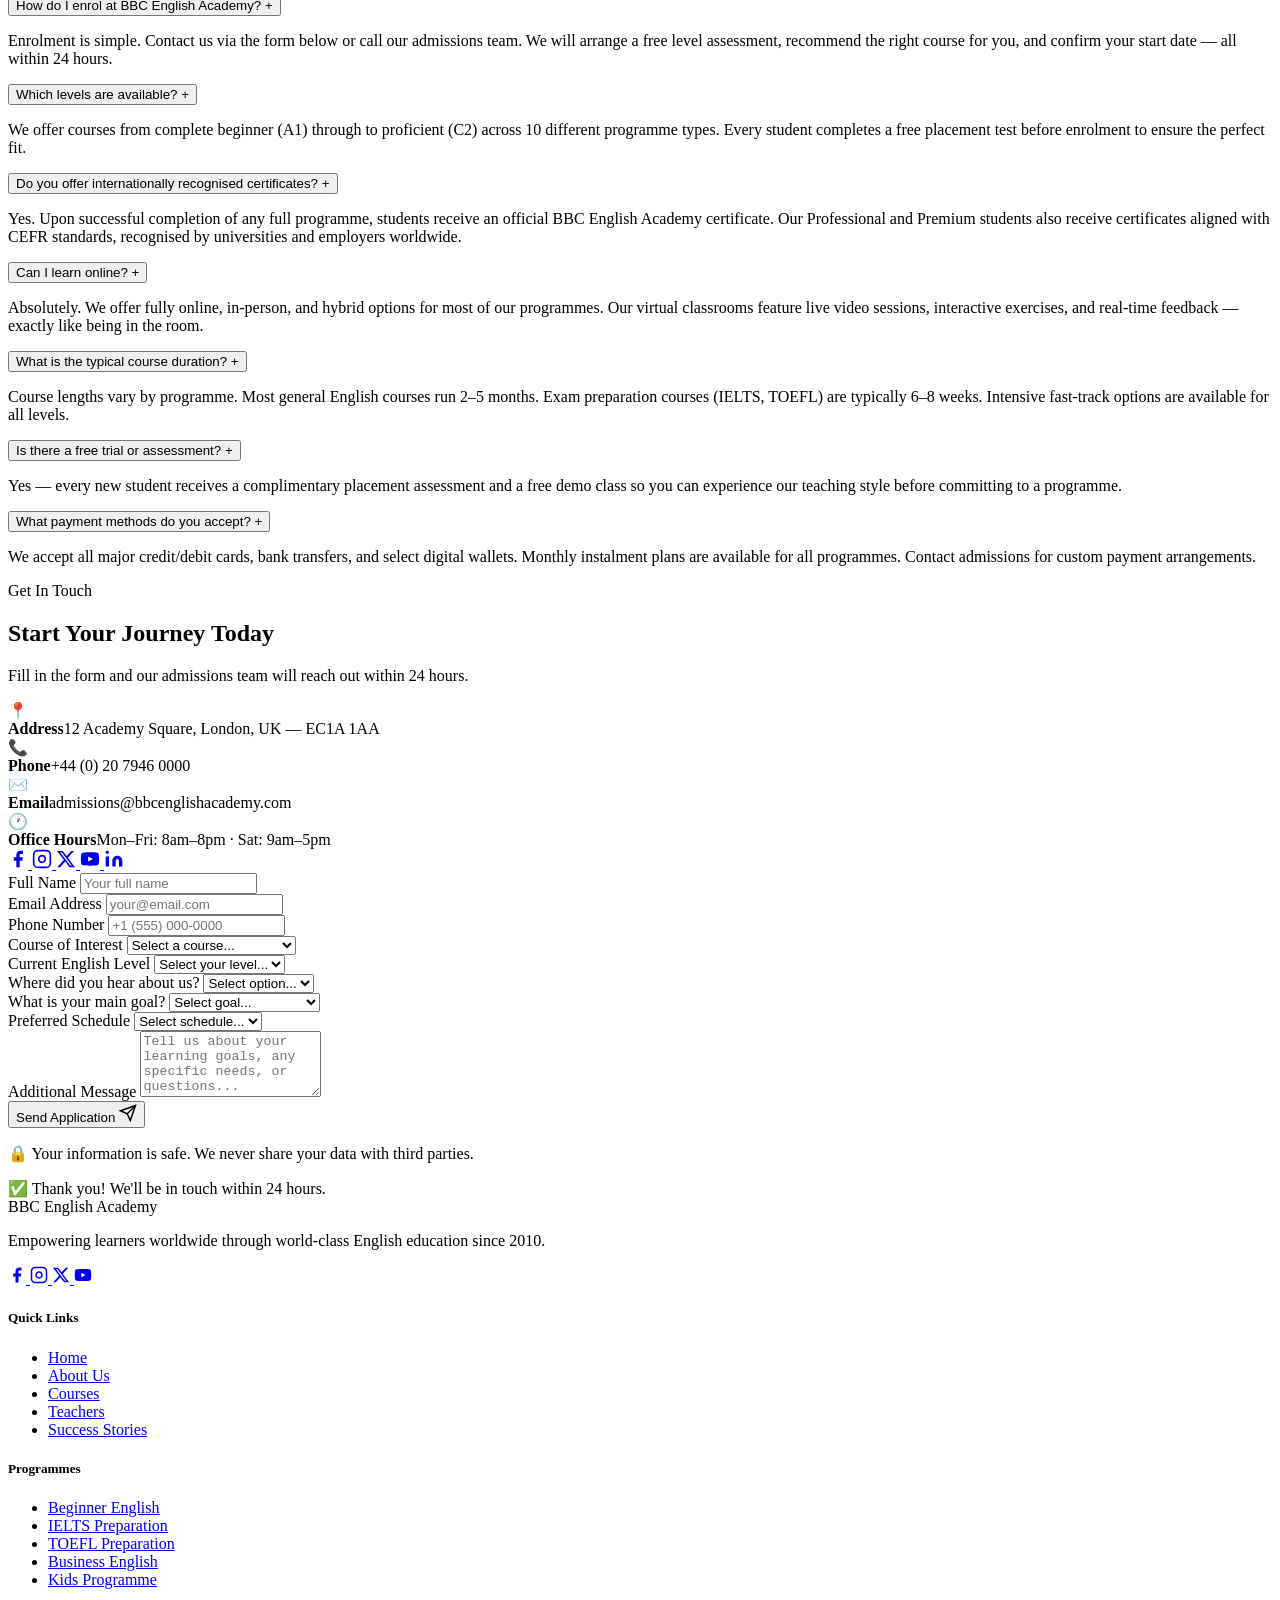
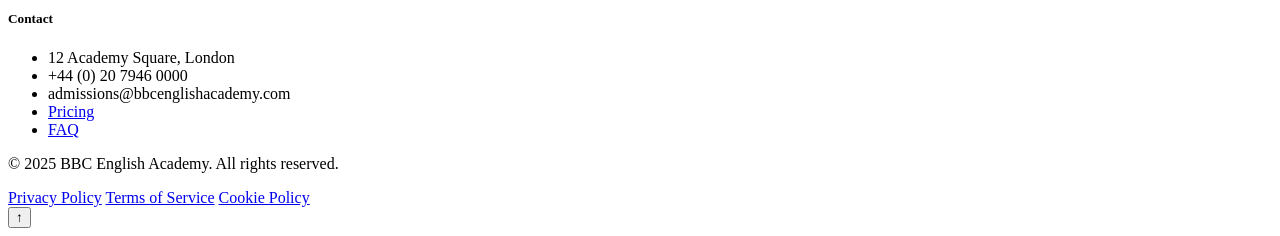
==== commit f8ec63bf: "Fix bugs: debounce, editMaterial, searchCourses, back button, mobile sidebar, progress updates" ====
--- a/admin.html
+++ b/admin.html
@@ -21,6 +21,7 @@
       </a>
       <div class="nav-user">
         <span>Administrator</span>
+        <button class="admin-hamburger" id="admin-hamburger">☰ Menu</button>
         <button class="btn-logout" id="btn-logout">Logout</button>
       </div>
     </div>
--- a/dashboard.css
+++ b/dashboard.css
@@ -319,6 +319,21 @@
   transition: width 0.5s ease;
 }
 
+/* Progress Update */
+.progress-update {
+  margin-bottom: 40px;
+}
+.progress-update h2 {
+  font-size: 1.3rem;
+  font-weight: 700;
+  margin-bottom: 16px;
+}
+.progress-controls {
+  display: flex;
+  gap: 12px;
+  flex-wrap: wrap;
+}
+
 /* Materials List */
 .materials-list {
   display: flex;
--- a/admin.css
+++ b/admin.css
@@ -343,6 +343,23 @@
   color: var(--red);
 }
 
+/* Admin Mobile Toggle */
+.admin-hamburger {
+  display: none;
+  background: transparent;
+  border: 1px solid var(--border);
+  border-radius: var(--radius);
+  padding: 10px 14px;
+  cursor: pointer;
+  color: var(--gray);
+  font-size: 1.2rem;
+  transition: all var(--transition);
+}
+.admin-hamburger:hover {
+  border-color: var(--red);
+  color: var(--red);
+}
+
 /* Responsive */
 @media (max-width: 1024px) {
   .stats-overview {
@@ -356,6 +373,26 @@
 @media (max-width: 768px) {
   .admin-sidebar {
     display: none;
+    position: fixed;
+    width: 100%;
+    z-index: 500;
+    background: var(--bg-2);
+    top: 72px;
+    left: 0;
+    right: 0;
+    bottom: auto;
+    padding: 16px 0;
+    max-height: 60vh;
+    overflow-y: auto;
+    border-bottom: 1px solid var(--border);
+  }
+  .admin-sidebar.open {
+    display: block;
+  }
+  .admin-hamburger {
+    display: inline-flex;
+    align-items: center;
+    gap: 8px;
   }
   .admin-main {
     margin-left: 0;
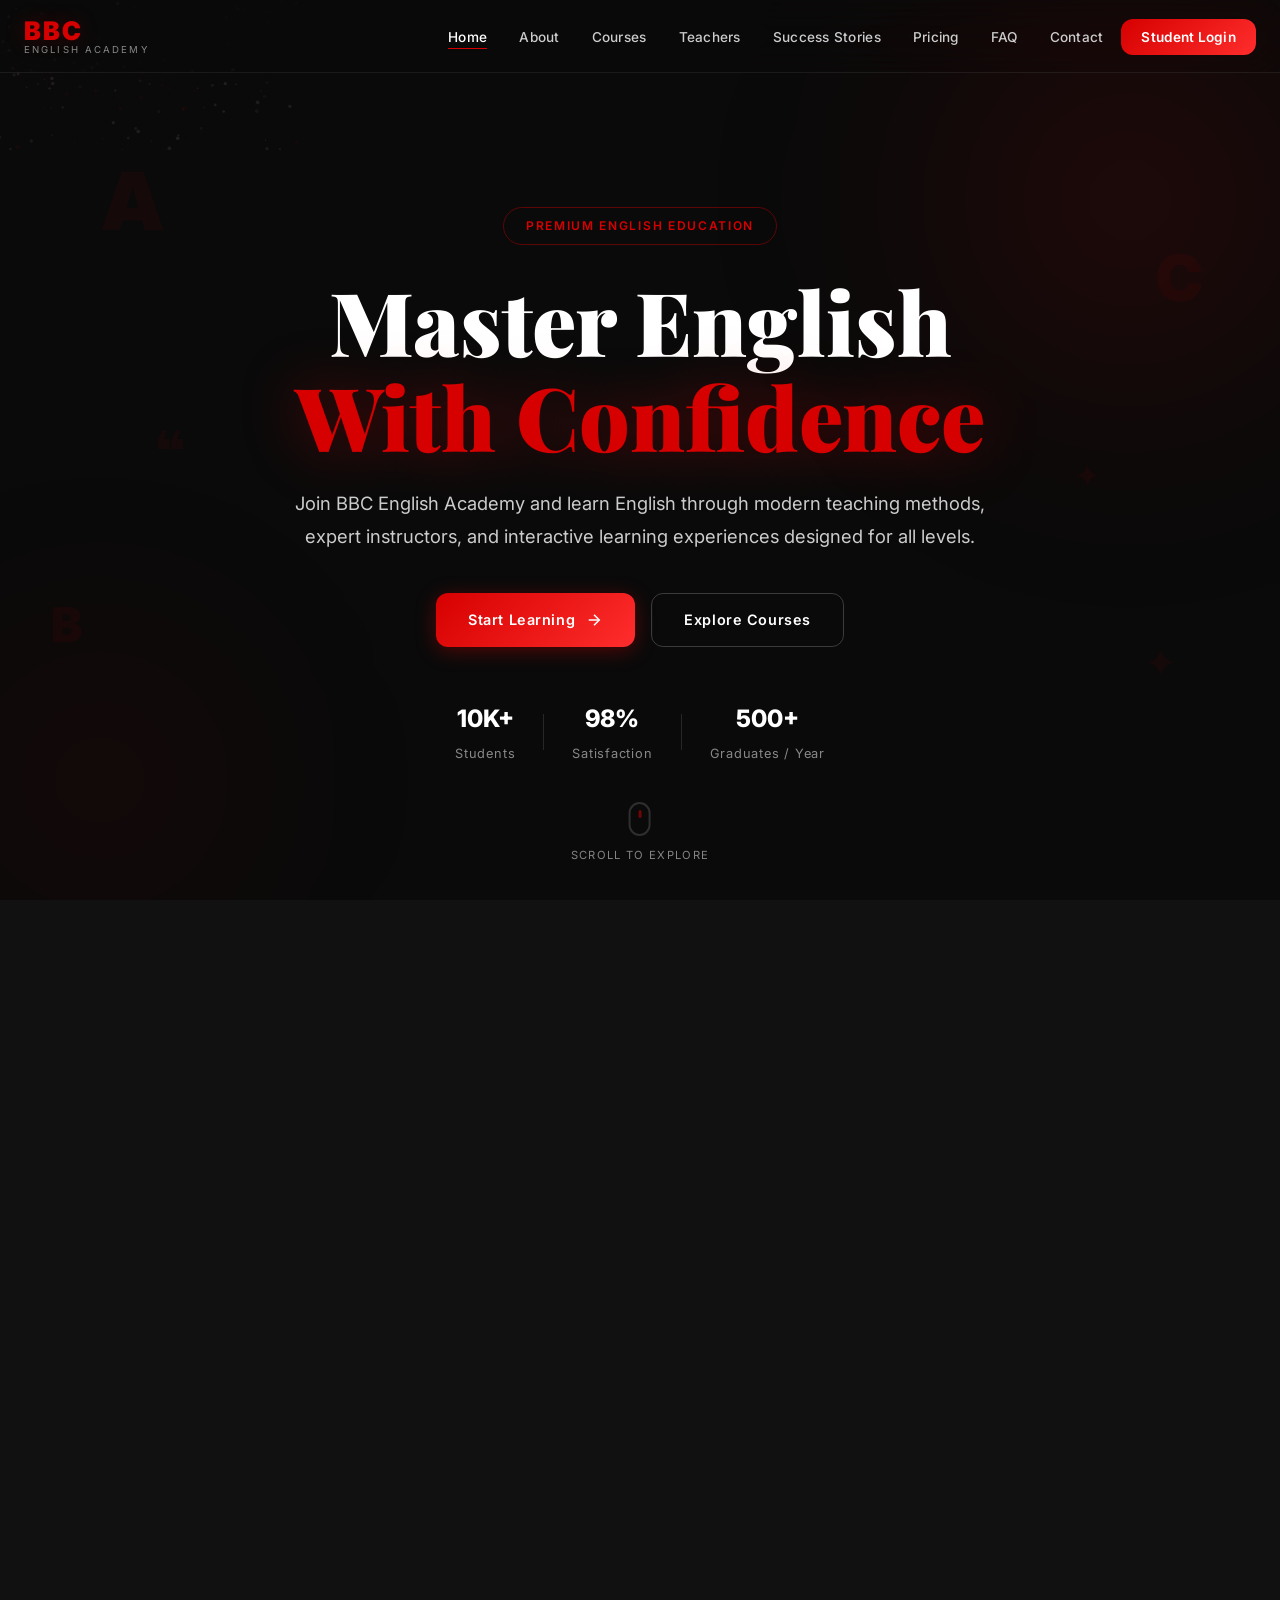
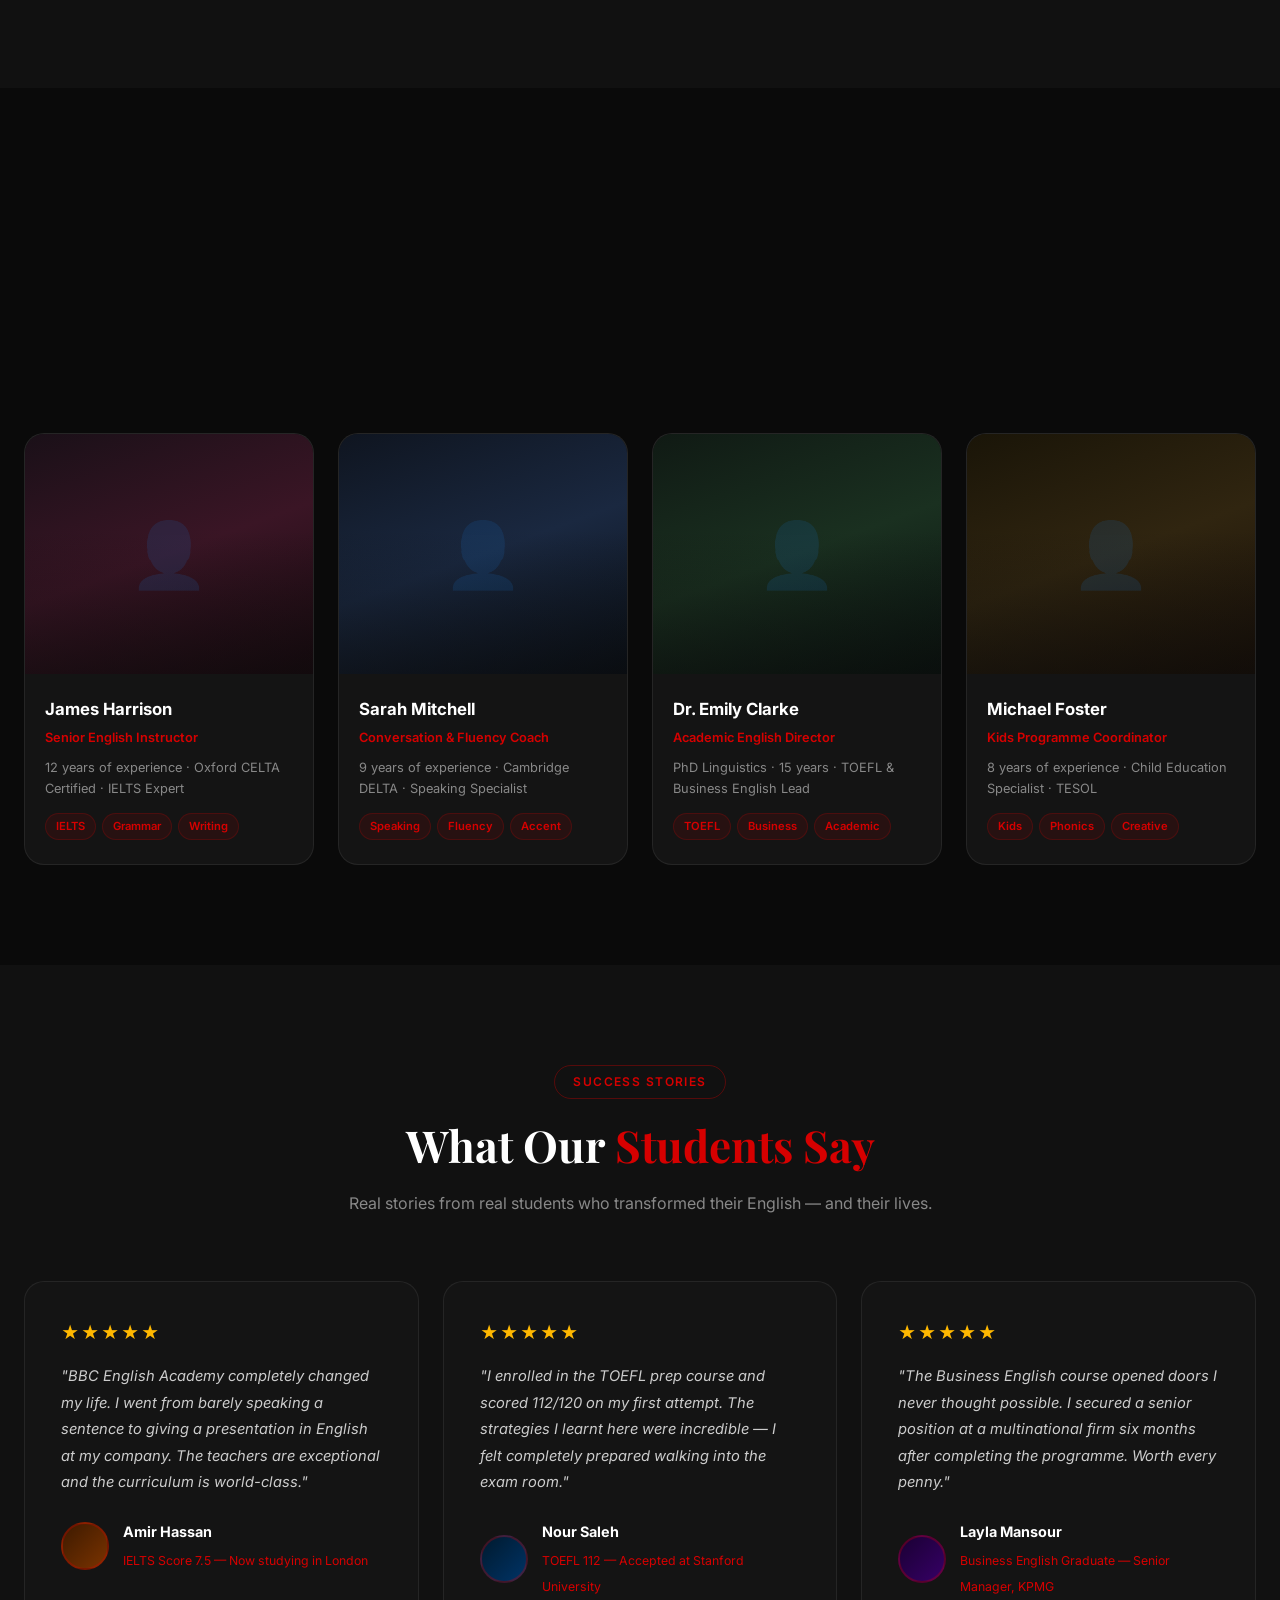
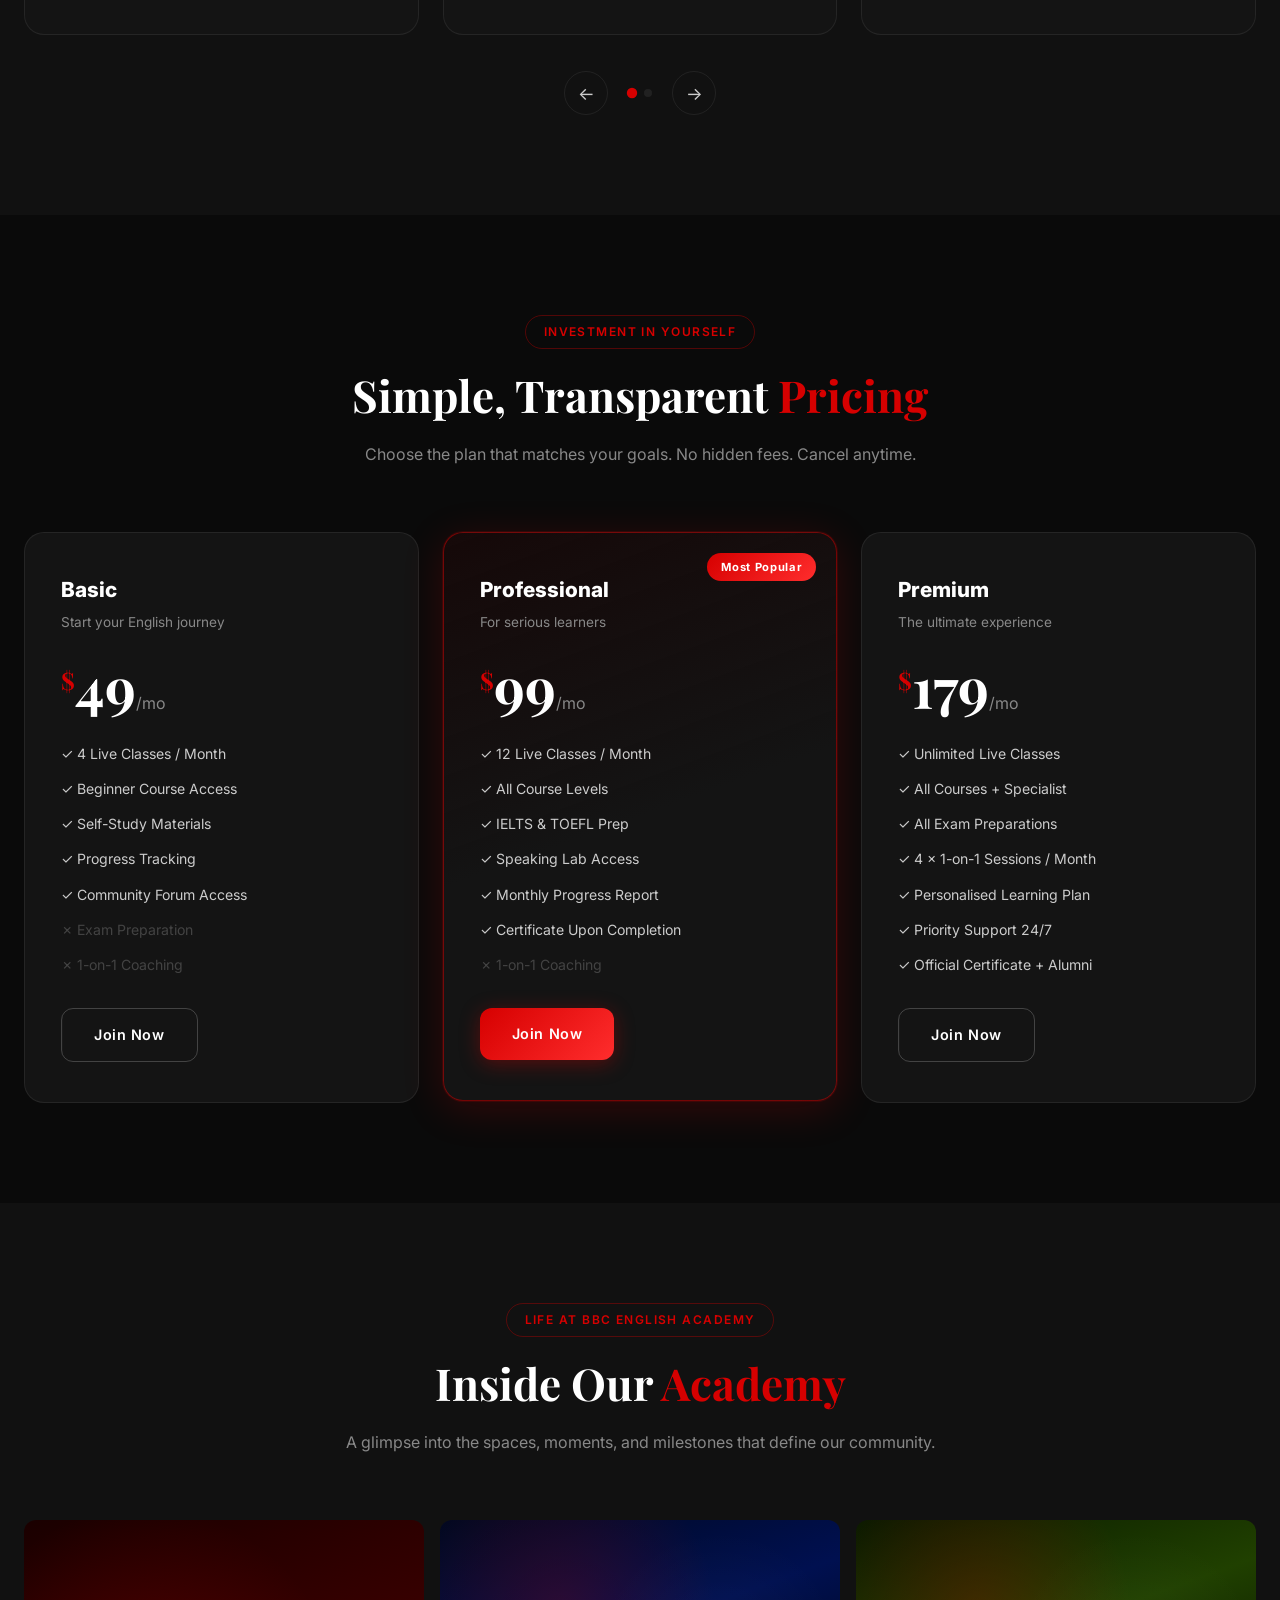
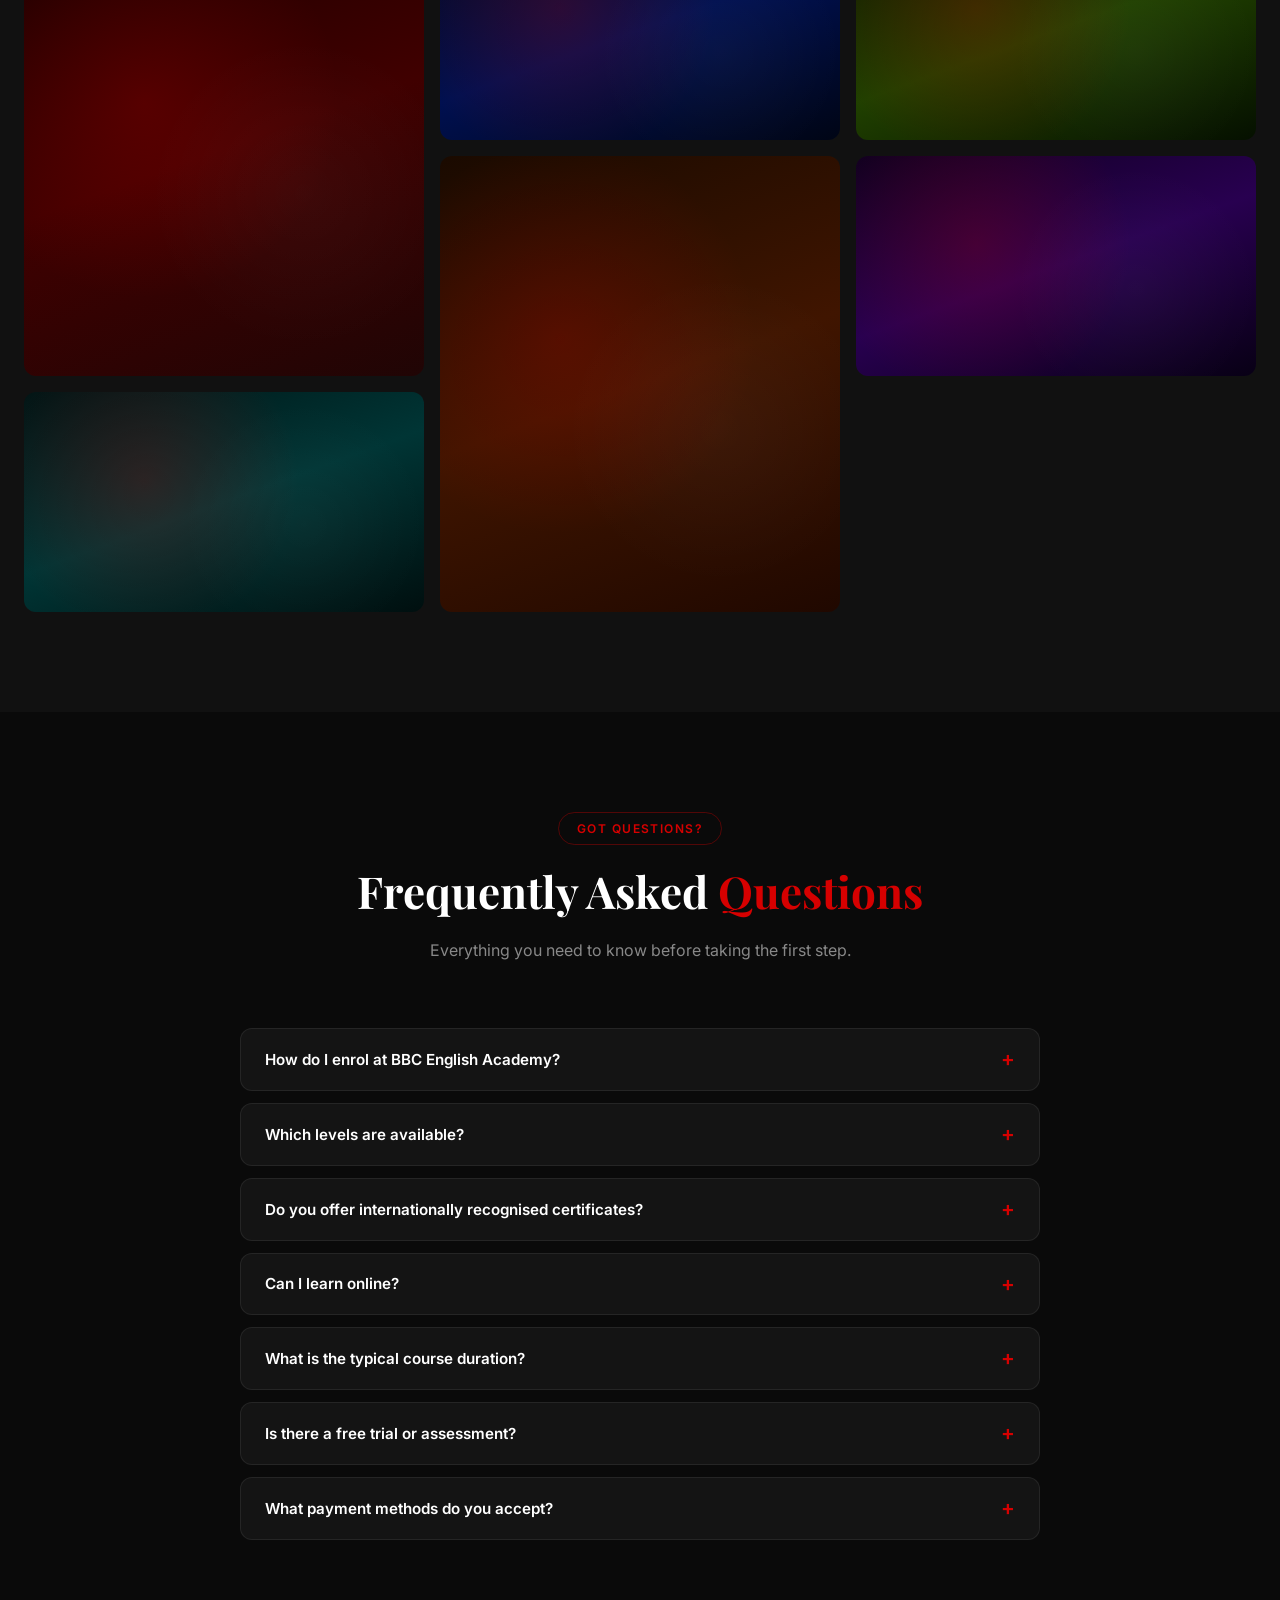
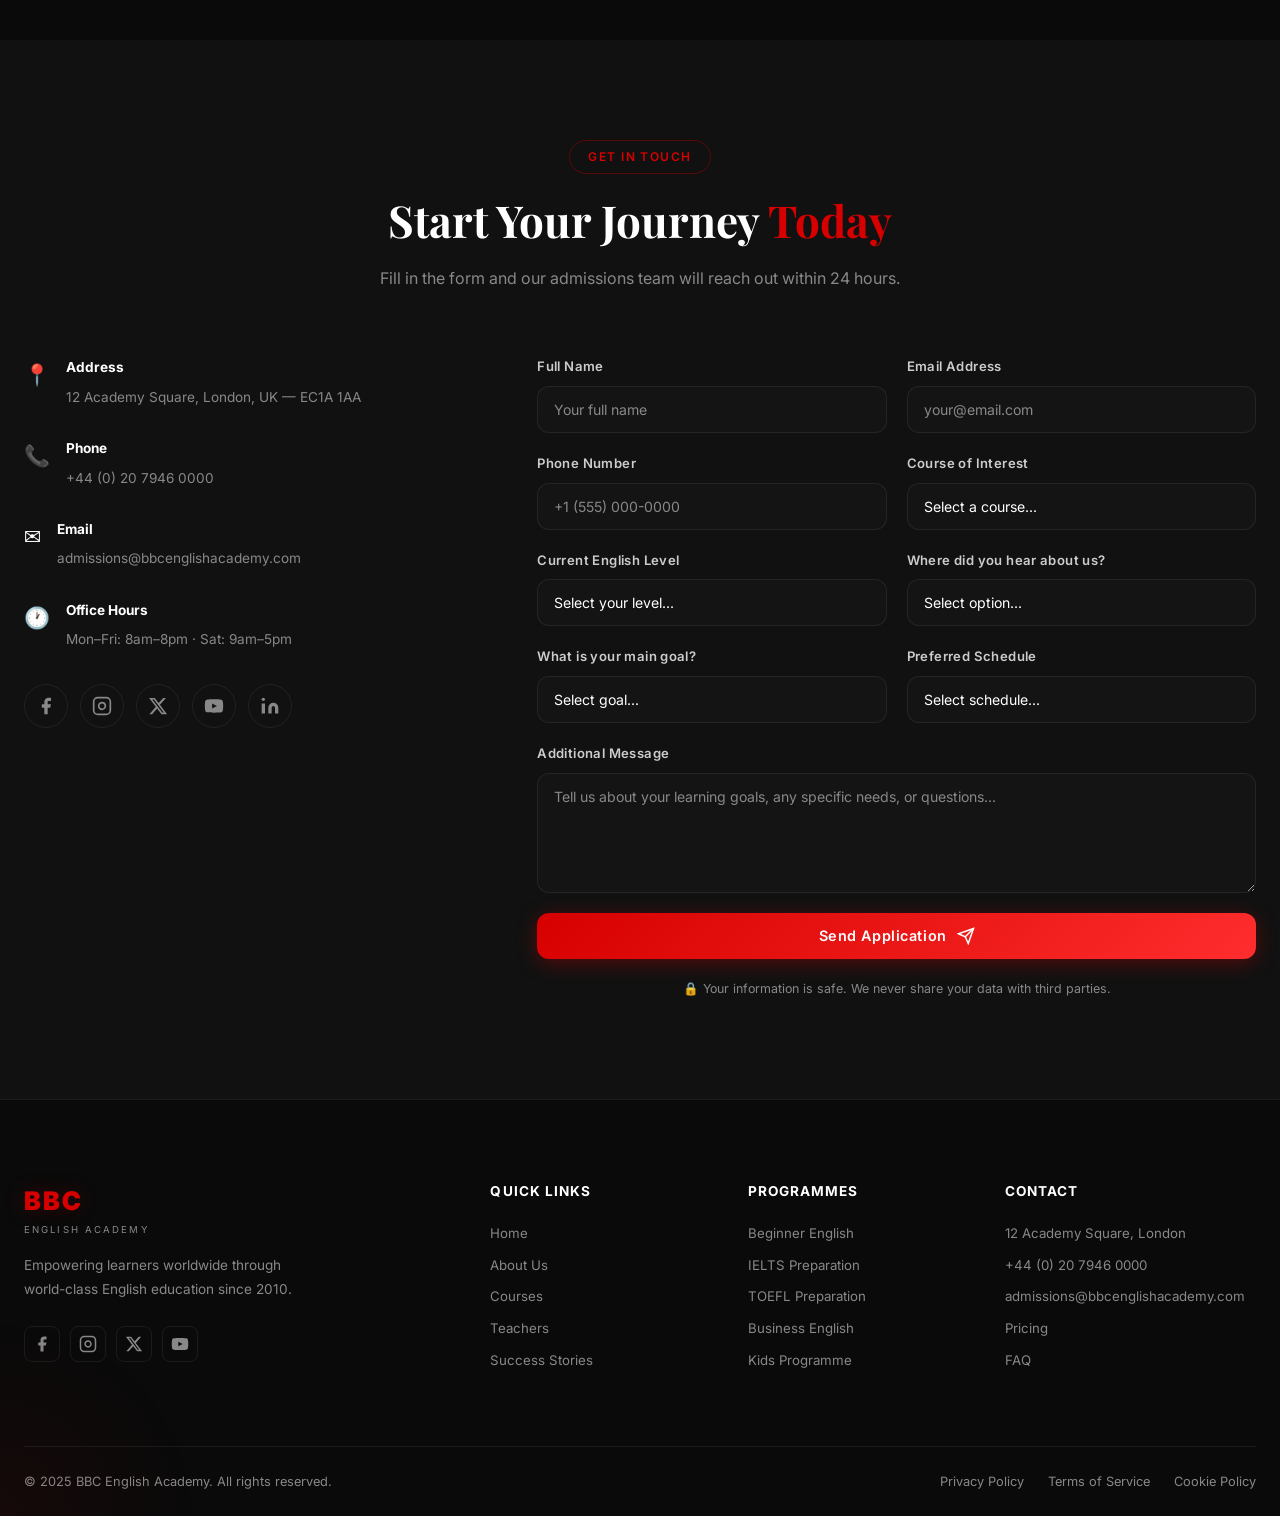
==== commit edffad55: "Update API_URL to deployed Apps Script web app" ====
--- a/admin.html
+++ b/admin.html
@@ -264,7 +264,7 @@
   <div class="toast" id="toast"></div>
 
   <script>
-    var API_URL = 'YOUR_APPS_SCRIPT_WEB_APP_URL';
+    var API_URL = 'https://script.google.com/macros/s/AKfycbyIRerxXXMGK74uodfKR9aFVles0Ipse0WlBHZaowg31W2YbfEylXMpBCH_K0HpSNBi/exec';
   </script>
   <script src="admin.js"></script>
 </body>
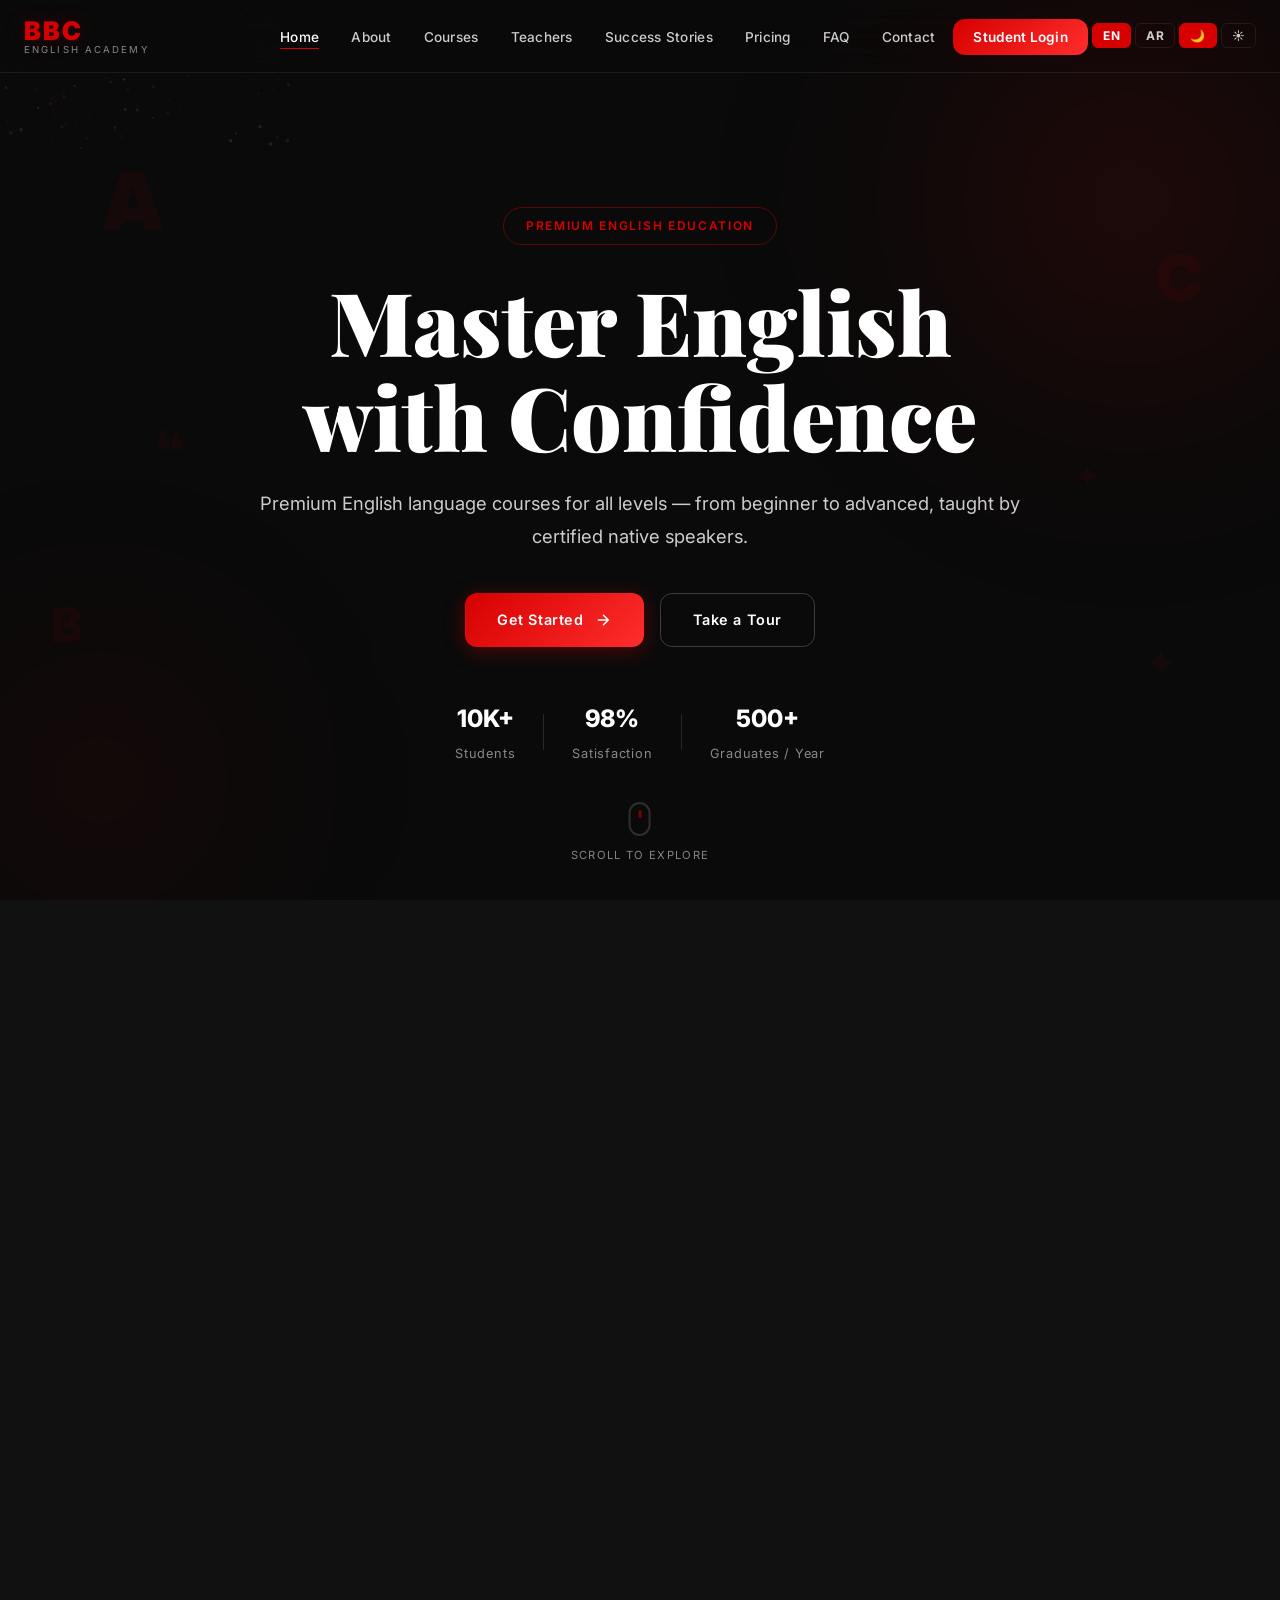
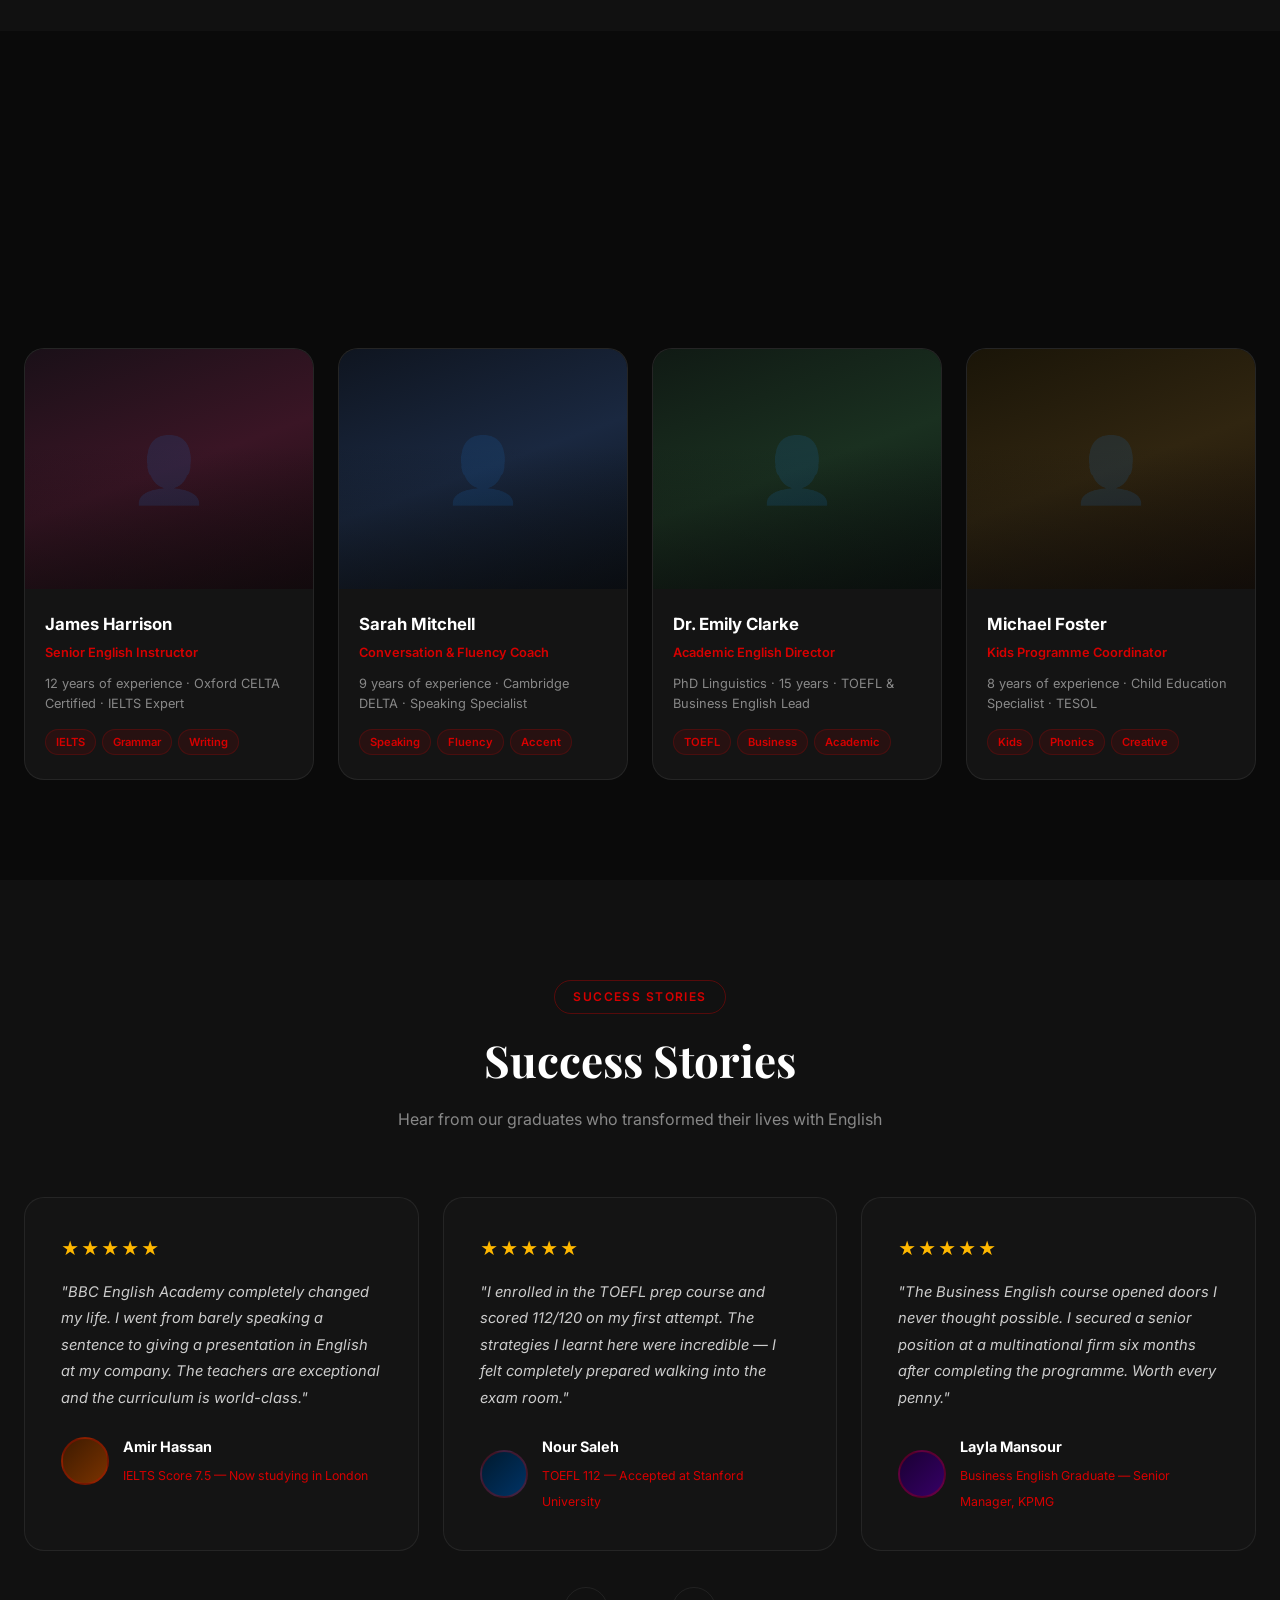
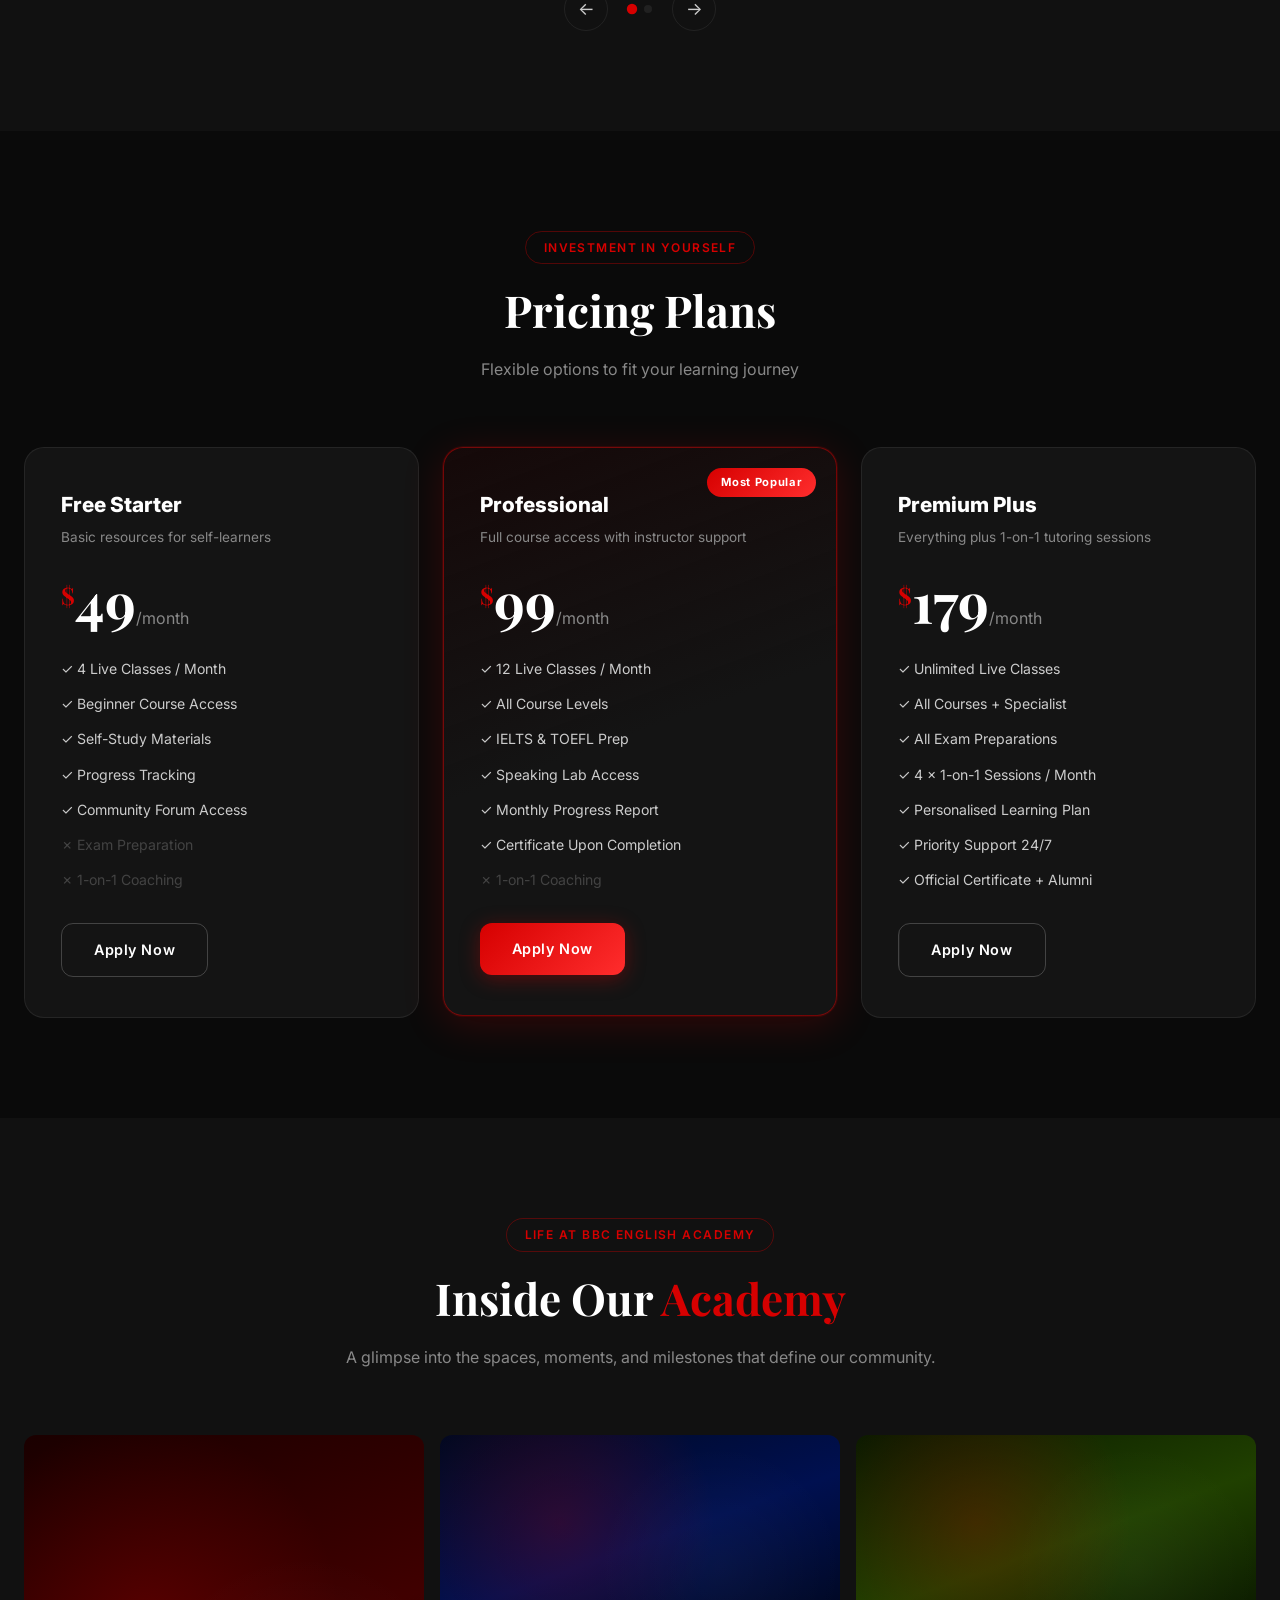
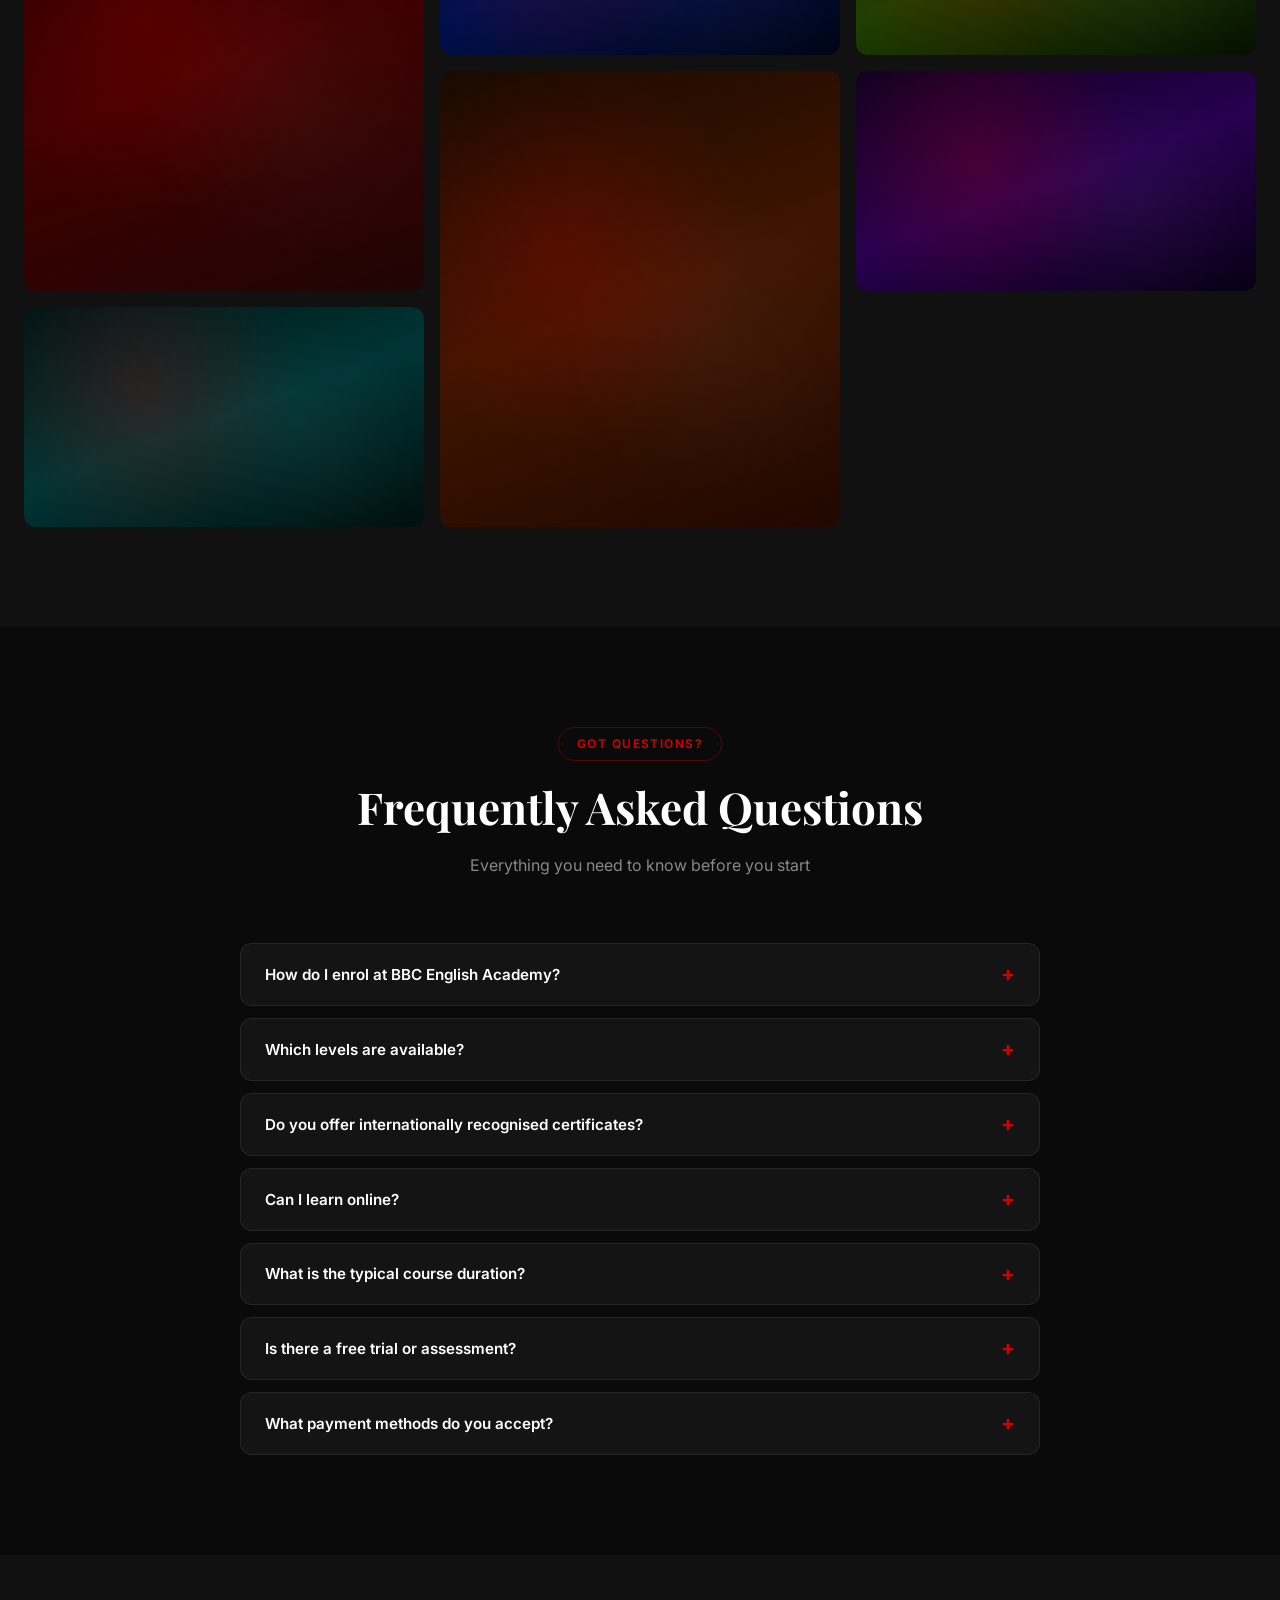
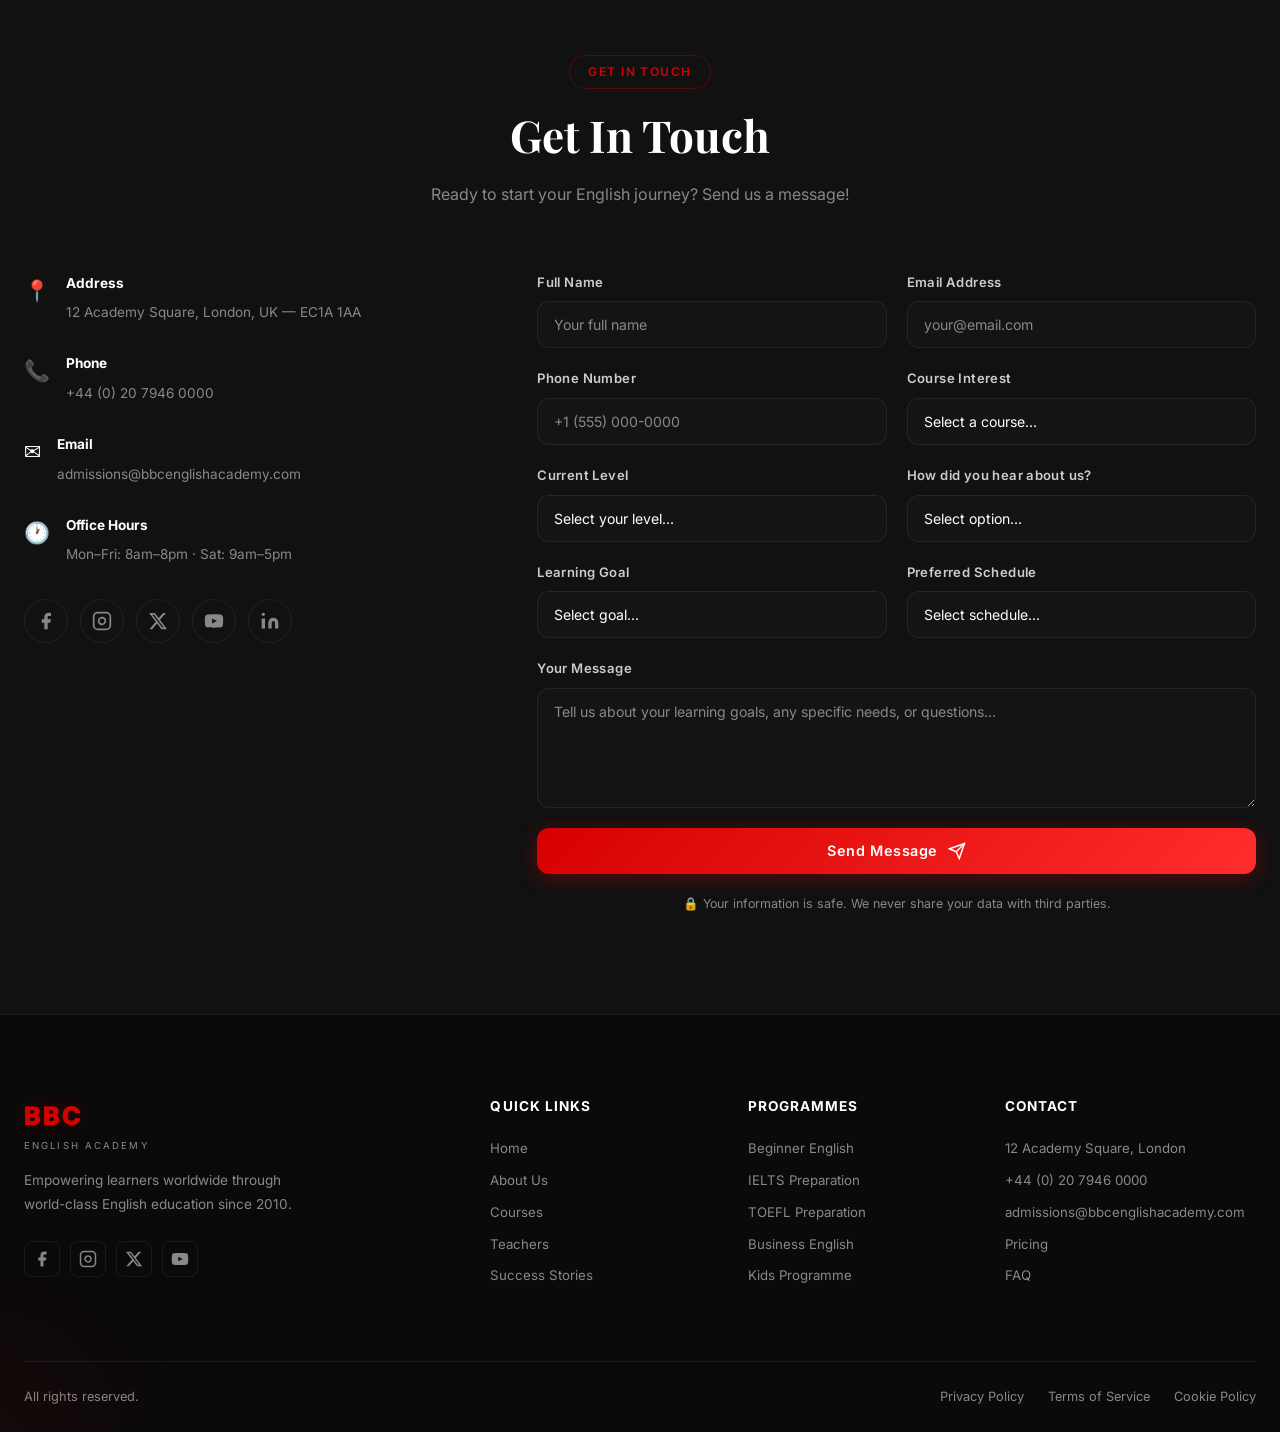
==== commit 3246692c: "Add dark/light mode toggle + English/Arabic language support + RTL" ====
--- a/admin.html
+++ b/admin.html
@@ -10,6 +10,7 @@
   <link href="https://fonts.googleapis.com/css2?family=Inter:wght@300;400;500;600;700;800;900&family=Playfair+Display:wght@400;600;700;900&display=swap" rel="stylesheet" />
   <link rel="stylesheet" href="dashboard.css" />
   <link rel="stylesheet" href="admin.css" />
+  <script src="translations.js"></script>
 </head>
 <body>
 
@@ -23,6 +24,10 @@
         <span>Administrator</span>
         <button class="admin-hamburger" id="admin-hamburger">☰ Menu</button>
         <button class="btn-logout" id="btn-logout">Logout</button>
+        <button class="nav-icon-btn lang-btn active" data-lang="en" onclick="setLang('en')" title="English">EN</button>
+        <button class="nav-icon-btn lang-btn" data-lang="ar" onclick="setLang('ar')" title="العربية">AR</button>
+        <button class="nav-icon-btn theme-btn active" data-theme="dark" onclick="setTheme('dark')" title="Dark">🌙</button>
+        <button class="nav-icon-btn theme-btn" data-theme="light" onclick="setTheme('light')" title="Light">☀️</button>
       </div>
     </div>
   </nav>
@@ -32,23 +37,23 @@
       <nav class="admin-nav">
         <a href="#overview" class="admin-link active" data-section="overview">
           <span class="icon">📊</span>
-          <span>Overview</span>
+          <span data-i18n="admin-overview">Overview</span>
         </a>
         <a href="#students" class="admin-link" data-section="students">
           <span class="icon">👥</span>
-          <span>Students</span>
+          <span data-i18n="admin-students">Students</span>
         </a>
         <a href="#courses" class="admin-link" data-section="courses">
           <span class="icon">📚</span>
-          <span>Courses</span>
+          <span data-i18n="admin-courses">Courses</span>
         </a>
         <a href="#applications" class="admin-link" data-section="applications">
           <span class="icon">📝</span>
-          <span>Applications</span>
+          <span data-i18n="admin-apps">Applications</span>
         </a>
         <a href="#analytics" class="admin-link" data-section="analytics">
           <span class="icon">📈</span>
-          <span>Analytics</span>
+          <span data-i18n="admin-analytics">Analytics</span>
         </a>
       </nav>
     </aside>
@@ -65,29 +70,29 @@
           <div class="stat-card">
             <div class="stat-icon">👥</div>
             <div class="stat-num" id="total-students">0</div>
-            <div class="stat-label">Total Students</div>
+            <div class="stat-label" data-i18n="admin-total-students">Total Students</div>
           </div>
           <div class="stat-card">
             <div class="stat-icon">✅</div>
             <div class="stat-num" id="active-students">0</div>
-            <div class="stat-label">Active Students</div>
+            <div class="stat-label" data-i18n="admin-active">Active Students</div>
           </div>
           <div class="stat-card">
             <div class="stat-icon">🎓</div>
             <div class="stat-num" id="total-courses">0</div>
-            <div class="stat-label">Total Courses</div>
+            <div class="stat-label" data-i18n="admin-total-courses">Total Courses</div>
           </div>
           <div class="stat-card">
             <div class="stat-icon">📝</div>
             <div class="stat-num" id="new-applications">0</div>
-            <div class="stat-label">New Applications</div>
+            <div class="stat-label" data-i18n="admin-new-apps">New Applications</div>
           </div>
         </div>
 
         <div class="enrollment-chart">
           <h3>Course Enrollment Breakdown</h3>
           <div class="chart-bars" id="enrollment-bars">
-            <div class="loading">Loading...</div>
+            <div class="loading" data-i18n="dash-loading">Loading...</div>
           </div>
         </div>
 
@@ -105,7 +110,7 @@
               </tr>
             </thead>
             <tbody id="recent-apps-body">
-              <tr><td colspan="4" class="loading">Loading...</td></tr>
+              <tr><td colspan="4" class="loading" data-i18n="dash-loading">Loading...</td></tr>
             </tbody>
           </table>
         </div>
@@ -114,15 +119,15 @@
       <!-- STUDENTS SECTION -->
       <section id="students" class="section">
         <div class="admin-header">
-          <h1>Students Management</h1>
-          <button class="btn-add" id="btn-add-student">+ Add Student</button>
+          <h1 data-i18n="admin-students">Students Management</h1>
+          <button class="btn-add" id="btn-add-student" data-i18n="admin-add-student">+ Add Student</button>
         </div>
 
         <div class="data-table-container">
           <div class="data-table-header">
             <h2>All Students</h2>
             <div class="table-actions">
-              <input type="text" class="search-input" id="search-students" placeholder="Search students...">
+              <input type="text" class="search-input" id="search-students" placeholder="Search students..." data-i18n="admin-search">
             </div>
           </div>
           <table class="data-table" id="students-table">
@@ -138,7 +143,7 @@
               </tr>
             </thead>
             <tbody id="students-body">
-              <tr><td colspan="7" class="loading">Loading...</td></tr>
+              <tr><td colspan="7" class="loading" data-i18n="dash-loading">Loading...</td></tr>
             </tbody>
           </table>
         </div>
@@ -147,15 +152,15 @@
       <!-- COURSES SECTION -->
       <section id="courses" class="section">
         <div class="admin-header">
-          <h1>Courses Management</h1>
-          <button class="btn-add" id="btn-add-course">+ Add Course</button>
+          <h1 data-i18n="admin-courses">Courses Management</h1>
+          <button class="btn-add" id="btn-add-course" data-i18n="admin-add-course">+ Add Course</button>
         </div>
 
         <div class="data-table-container">
           <div class="data-table-header">
             <h2>All Courses</h2>
             <div class="table-actions">
-              <input type="text" class="search-input" id="search-courses" placeholder="Search courses...">
+              <input type="text" class="search-input" id="search-courses" placeholder="Search courses..." data-i18n="admin-search">
             </div>
           </div>
           <table class="data-table" id="courses-table">
@@ -171,7 +176,7 @@
               </tr>
             </thead>
             <tbody id="courses-body">
-              <tr><td colspan="7" class="loading">Loading...</td></tr>
+              <tr><td colspan="7" class="loading" data-i18n="dash-loading">Loading...</td></tr>
             </tbody>
           </table>
         </div>
@@ -180,14 +185,14 @@
       <!-- APPLICATIONS SECTION -->
       <section id="applications" class="section">
         <div class="admin-header">
-          <h1>Applications</h1>
+          <h1 data-i18n="admin-apps">Applications</h1>
         </div>
 
         <div class="data-table-container">
           <div class="data-table-header">
             <h2>All Applications</h2>
             <div class="table-actions">
-              <input type="text" class="search-input" id="search-applications" placeholder="Search applications...">
+              <input type="text" class="search-input" id="search-applications" placeholder="Search applications..." data-i18n="admin-search">
               <select class="search-input" id="filter-status">
                 <option value="">All Status</option>
                 <option value="New">New</option>
@@ -211,7 +216,7 @@
               </tr>
             </thead>
             <tbody id="applications-body">
-              <tr><td colspan="8" class="loading">Loading...</td></tr>
+              <tr><td colspan="8" class="loading" data-i18n="dash-loading">Loading...</td></tr>
             </tbody>
           </table>
         </div>
@@ -245,7 +250,7 @@
         <div class="enrollment-chart">
           <h3>Top Courses by Enrollment</h3>
           <div class="chart-bars" id="top-courses-bars">
-            <div class="loading">Loading...</div>
+            <div class="loading" data-i18n="dash-loading">Loading...</div>
           </div>
         </div>
       </section>
--- a/dashboard.css
+++ b/dashboard.css
@@ -23,6 +23,19 @@
   --transition:0.35s cubic-bezier(0.4,0,0.2,1);
 }
 
+:root.light {
+  --bg:        #FFFFFF;
+  --bg-2:      #F0F0F0;
+  --bg-3:      #E8E8E8;
+  --bg-card:   #FAFAFA;
+  --white:     #111111;
+  --gray:      #444444;
+  --gray-dim:  #777777;
+  --border:    rgba(0,0,0,0.12);
+  --shadow:    0 8px 40px rgba(0,0,0,0.08);
+  --shadow-red:0 8px 40px rgba(214,0,0,0.08);
+}
+
 *, *::before, *::after { box-sizing: border-box; margin: 0; padding: 0; }
 html { scroll-behavior: smooth; font-size: 16px; }
 body {
@@ -639,4 +652,64 @@
     text-align: center;
     gap: 16px;
   }
+}
+
+/* Theme & Language Toggle */
+.nav-icon-btn {
+  background: transparent;
+  border: 1px solid var(--border);
+  color: var(--gray);
+  padding: 4px 10px;
+  border-radius: 6px;
+  font-size: 0.75rem;
+  font-weight: 700;
+  cursor: pointer;
+  transition: all var(--transition);
+  letter-spacing: 0.5px;
+}
+.nav-icon-btn:hover {
+  color: var(--white);
+  border-color: var(--red);
+}
+.nav-icon-btn.active {
+  background: var(--red);
+  color: #fff;
+  border-color: var(--red);
+}
+
+/* RTL */
+html[dir="rtl"] .nav-links {
+  flex-direction: row-reverse;
+}
+html[dir="rtl"] .nav-container {
+  flex-direction: row-reverse;
+}
+html[dir="rtl"] .stat-card {
+  text-align: right;
+}
+html[dir="rtl"] .sidebar {
+  left: auto;
+  right: 0;
+  border-right: none;
+  border-left: 1px solid var(--border);
+}
+html[dir="rtl"] .main-content {
+  margin-left: 0;
+  margin-right: 260px;
+}
+html[dir="rtl"] .sidebar-nav a {
+  flex-direction: row-reverse;
+}
+@media (max-width: 768px) {
+  html[dir="rtl"] .sidebar {
+    left: auto;
+    right: -280px;
+  }
+  html[dir="rtl"] .sidebar.open {
+    right: 0;
+    left: auto;
+  }
+  html[dir="rtl"] .main-content {
+    margin-right: 0;
+  }
 }
--- a/admin.css
+++ b/admin.css
@@ -37,6 +37,31 @@
 .admin-link:hover {
   background: rgba(214,0,0,0.08);
   color: var(--white);
+}
+
+/* RTL */
+html[dir="rtl"] .admin-sidebar {
+  left: auto; right: 0;
+  border-right: none;
+  border-left: 1px solid var(--border);
+}
+html[dir="rtl"] .admin-content {
+  margin-left: 0;
+  margin-right: 260px;
+}
+html[dir="rtl"] .admin-link {
+  flex-direction: row-reverse;
+}
+@media (max-width: 768px) {
+  html[dir="rtl"] .admin-sidebar {
+    left: auto; right: -280px;
+  }
+  html[dir="rtl"] .admin-sidebar.open {
+    right: 0; left: auto;
+  }
+  html[dir="rtl"] .admin-content {
+    margin-right: 0;
+  }
 }
 .admin-link.active {
   background: rgba(214,0,0,0.12);
@@ -418,4 +443,55 @@
   .data-table td {
     padding: 10px 12px;
   }
+}
+
+/* Theme & Language Toggle */
+.nav-icon-btn {
+  background: transparent;
+  border: 1px solid var(--border);
+  color: var(--gray);
+  padding: 4px 10px;
+  border-radius: 6px;
+  font-size: 0.75rem;
+  font-weight: 700;
+  cursor: pointer;
+  transition: all var(--transition);
+  letter-spacing: 0.5px;
+}
+.nav-icon-btn:hover {
+  color: var(--white);
+  border-color: var(--red);
+}
+.nav-icon-btn.active {
+  background: var(--red);
+  color: #fff;
+  border-color: var(--red);
+}
+
+/* RTL Support */
+html[dir="rtl"] .admin-sidebar {
+  left: auto;
+  right: 0;
+  border-right: none;
+  border-left: 1px solid var(--border);
+}
+html[dir="rtl"] .admin-content {
+  margin-left: 0;
+  margin-right: 260px;
+}
+html[dir="rtl"] .admin-link {
+  flex-direction: row-reverse;
+}
+@media (max-width: 768px) {
+  html[dir="rtl"] .admin-sidebar {
+    left: auto;
+    right: -280px;
+  }
+  html[dir="rtl"] .admin-sidebar.open {
+    right: 0;
+    left: auto;
+  }
+  html[dir="rtl"] .admin-content {
+    margin-right: 0;
+  }
 }
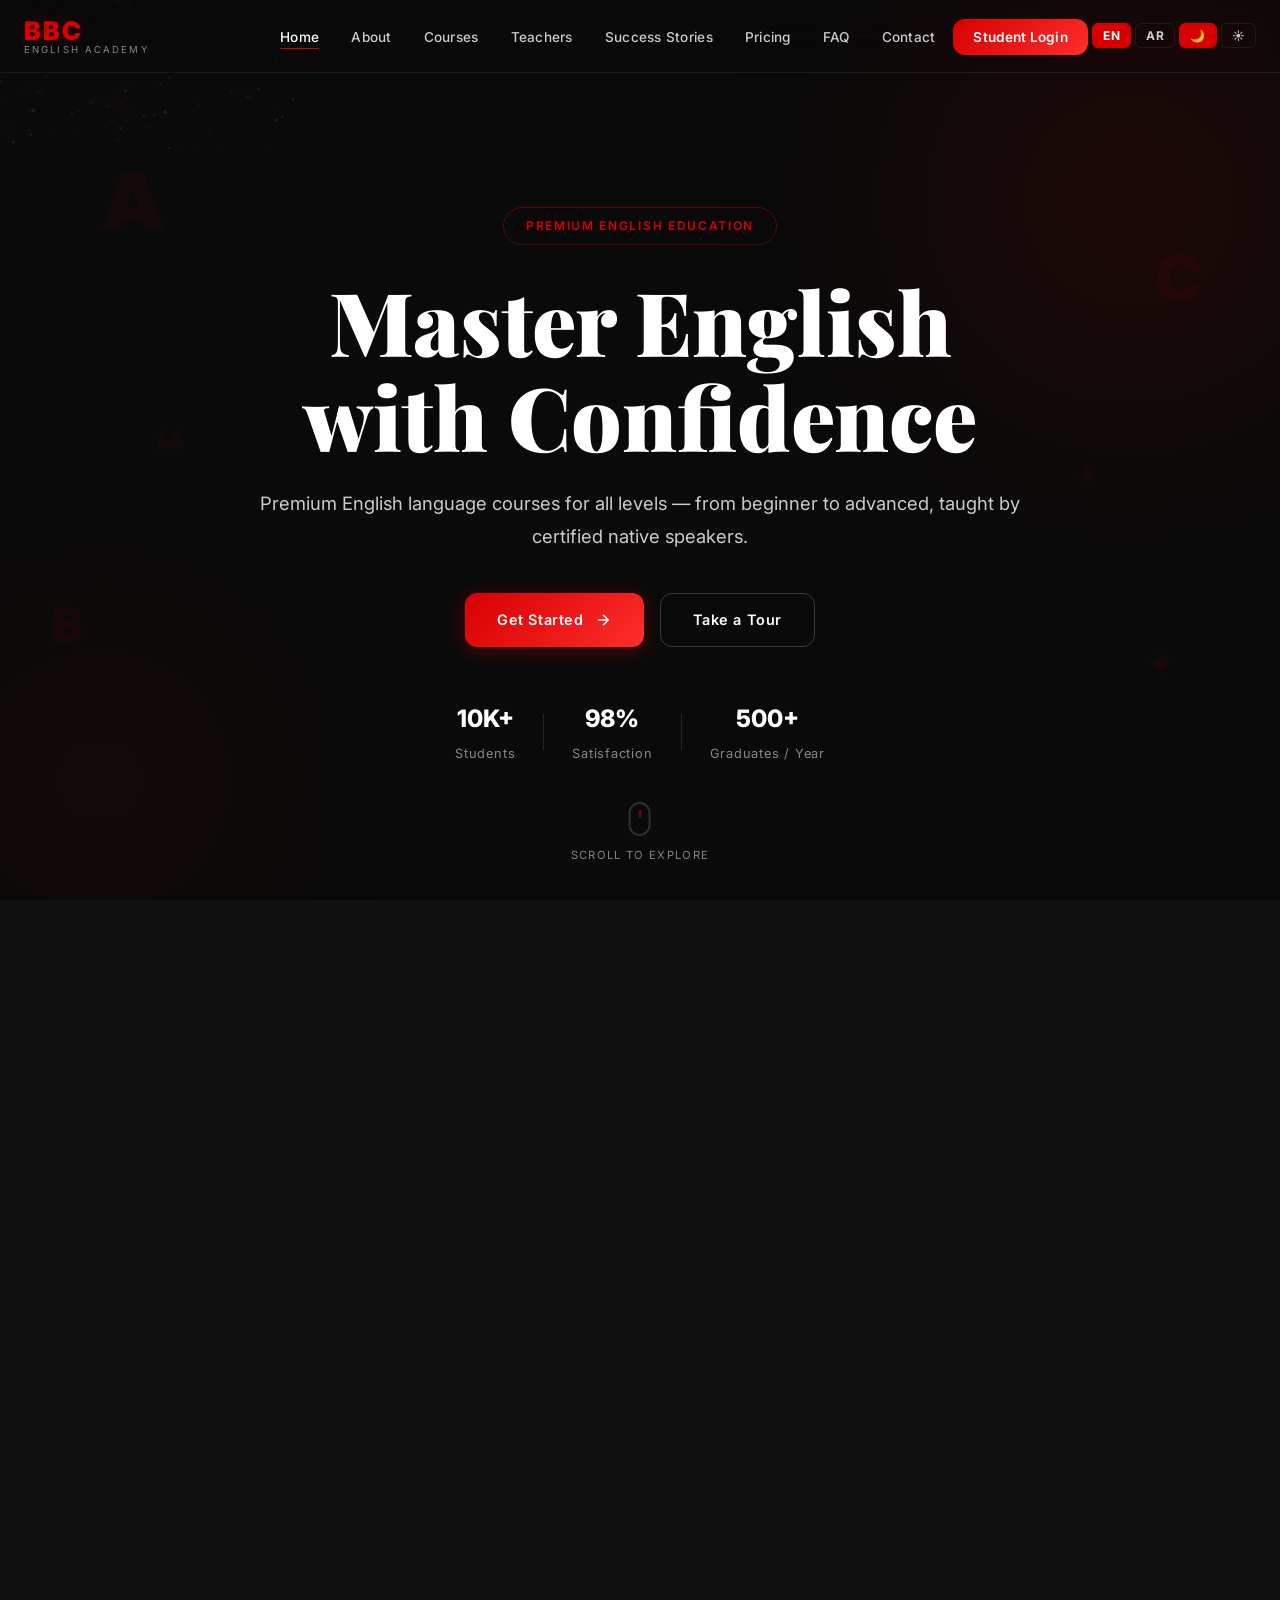
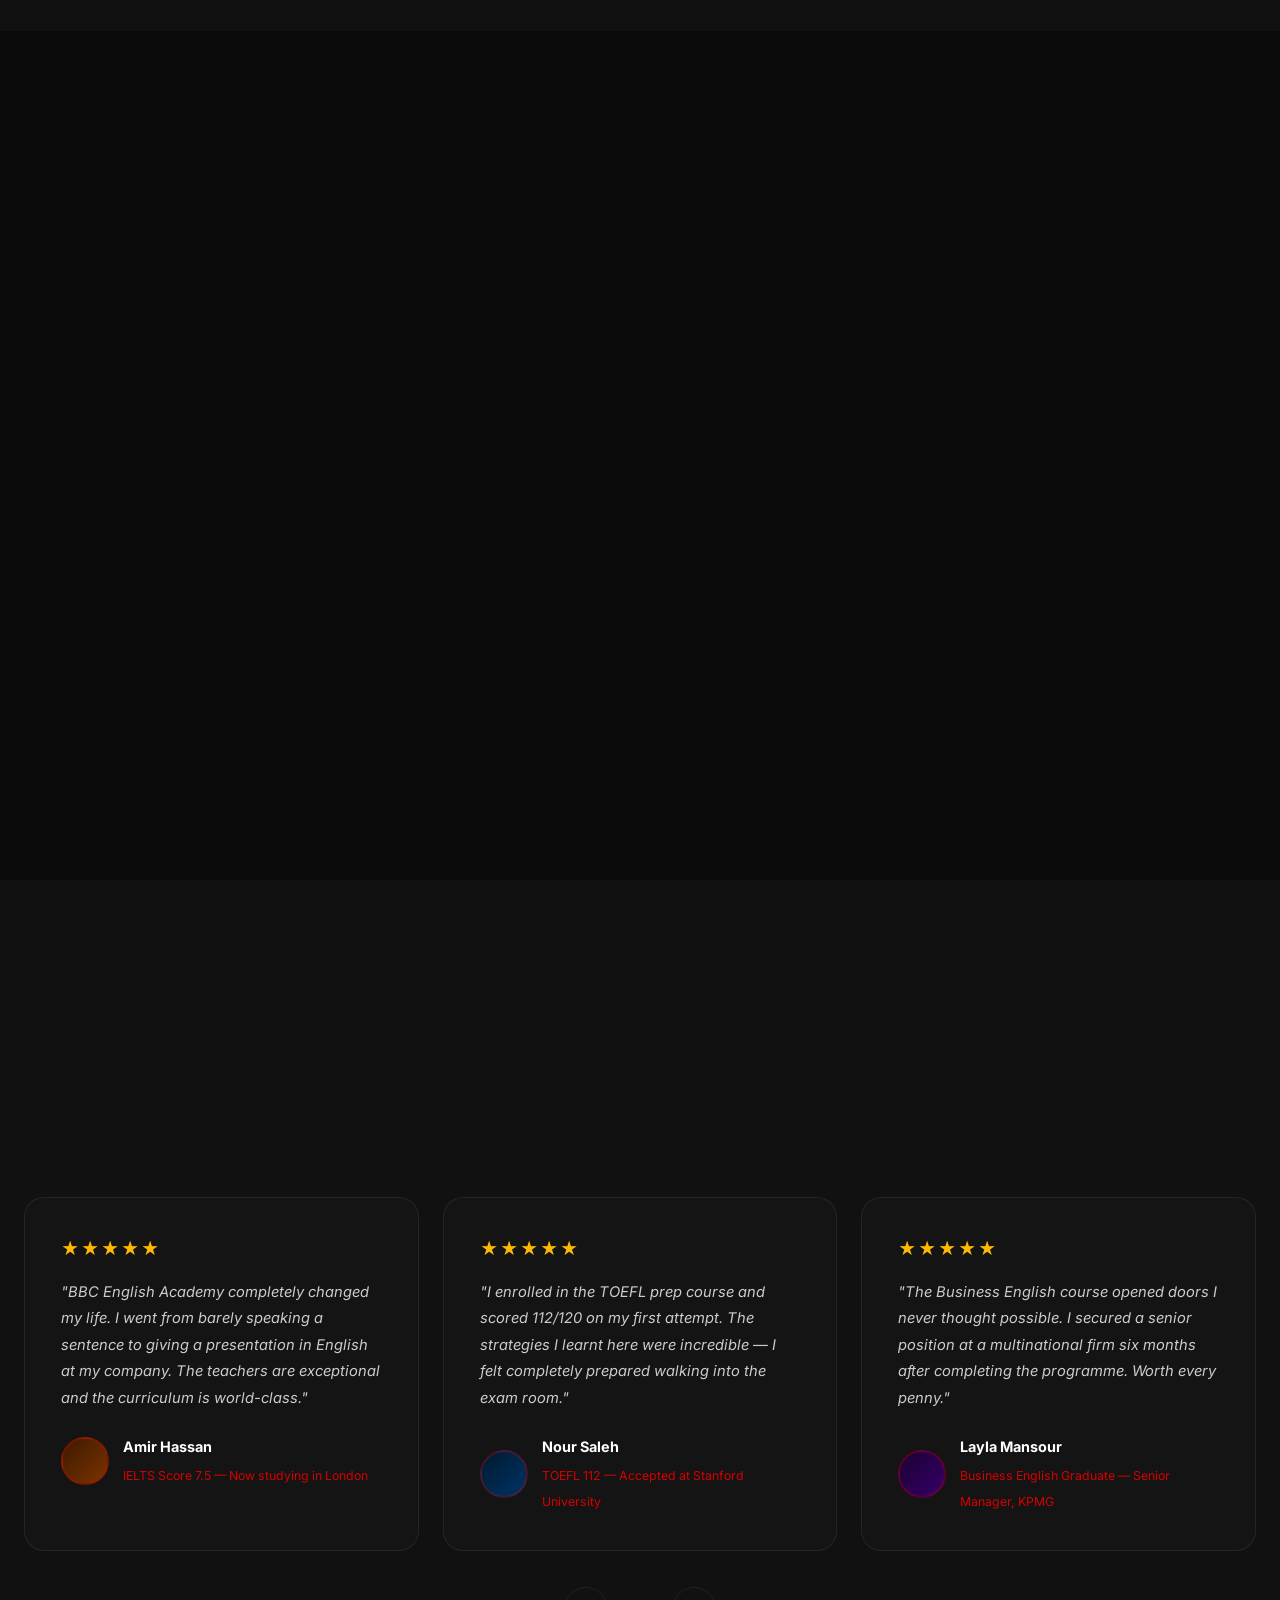
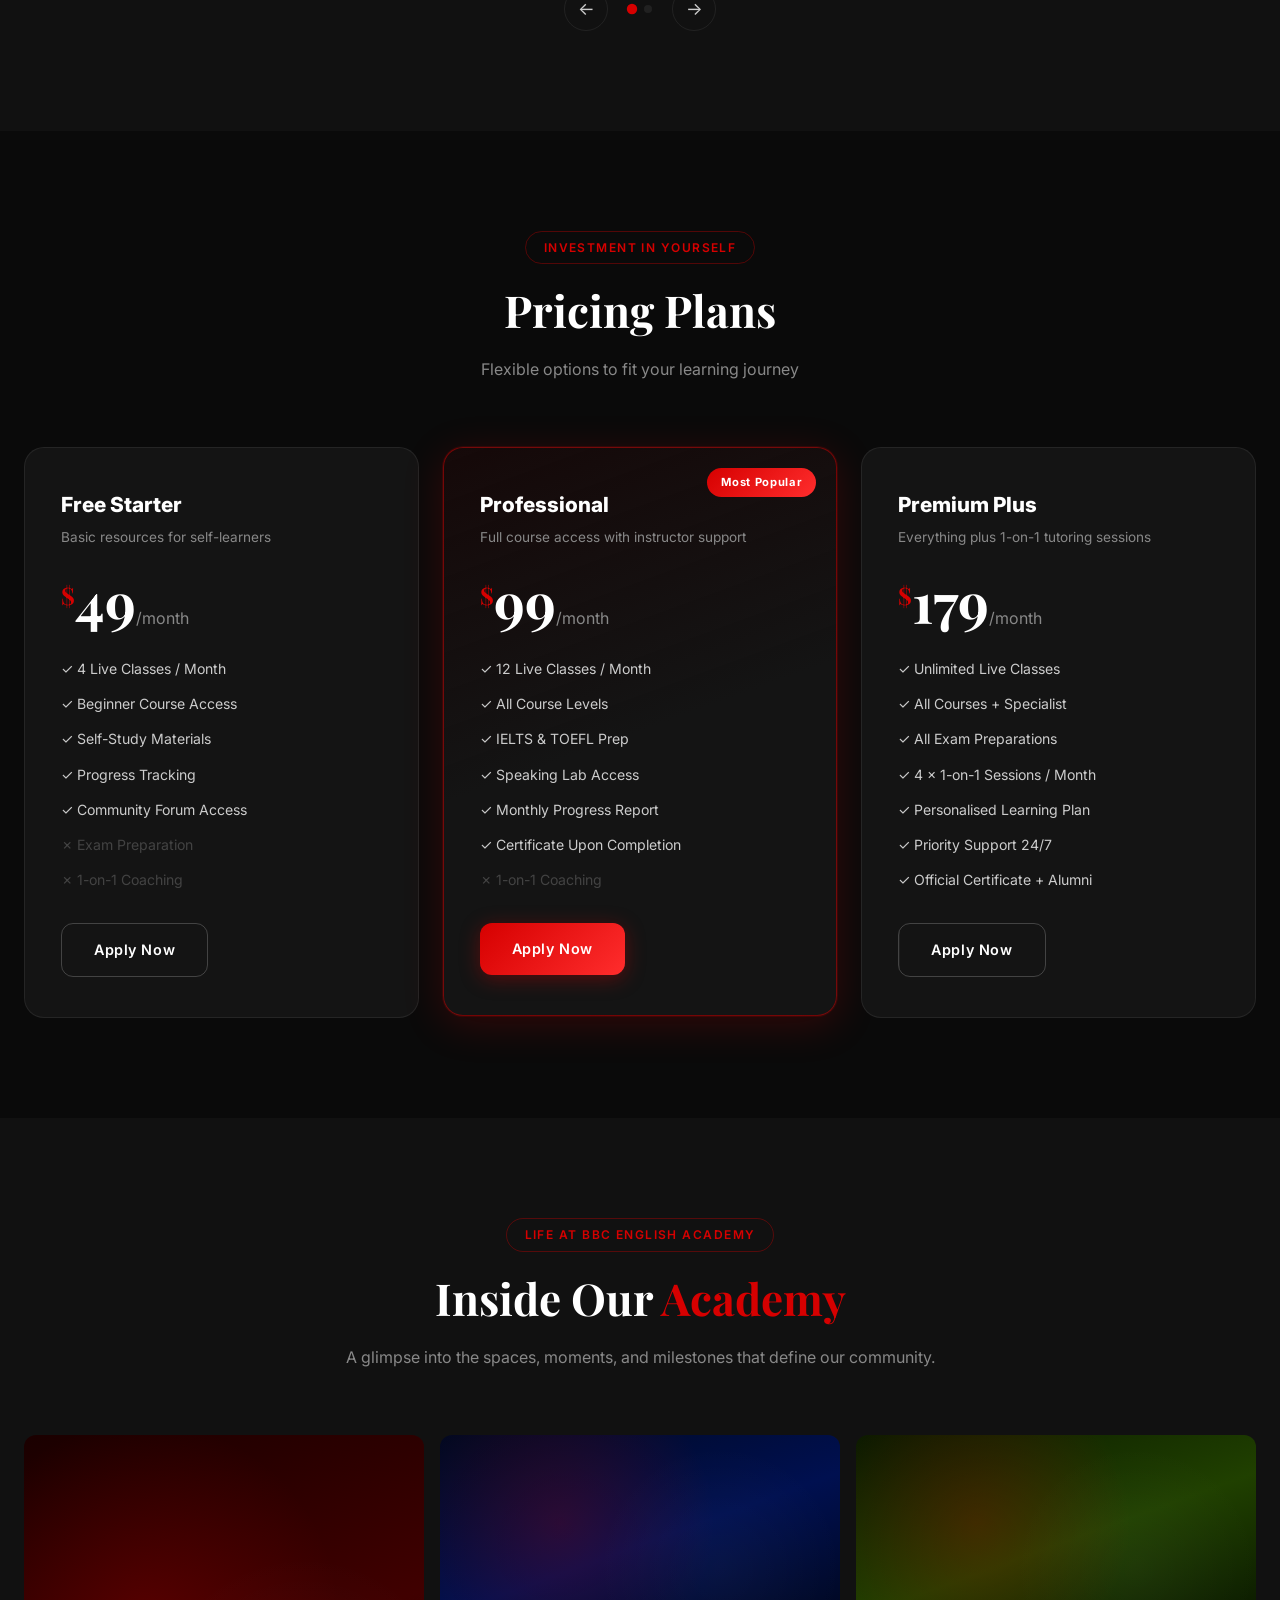
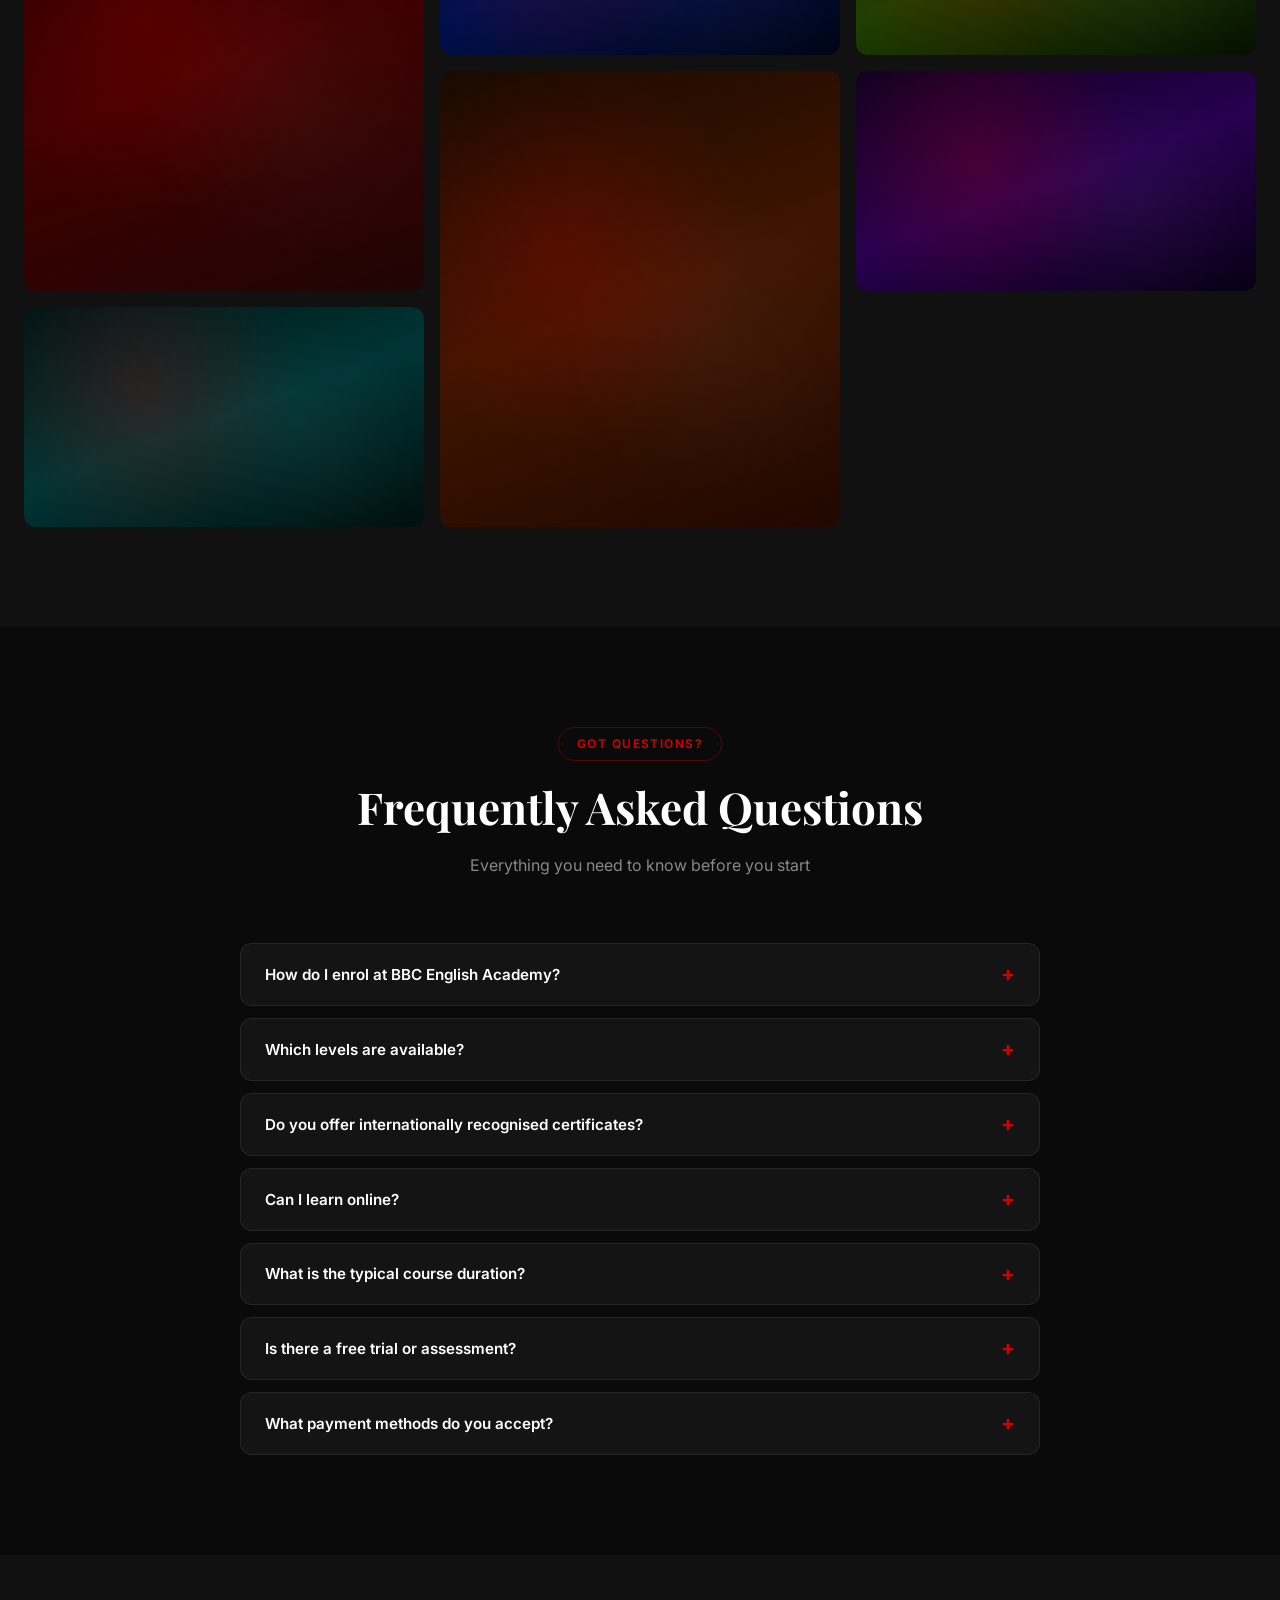
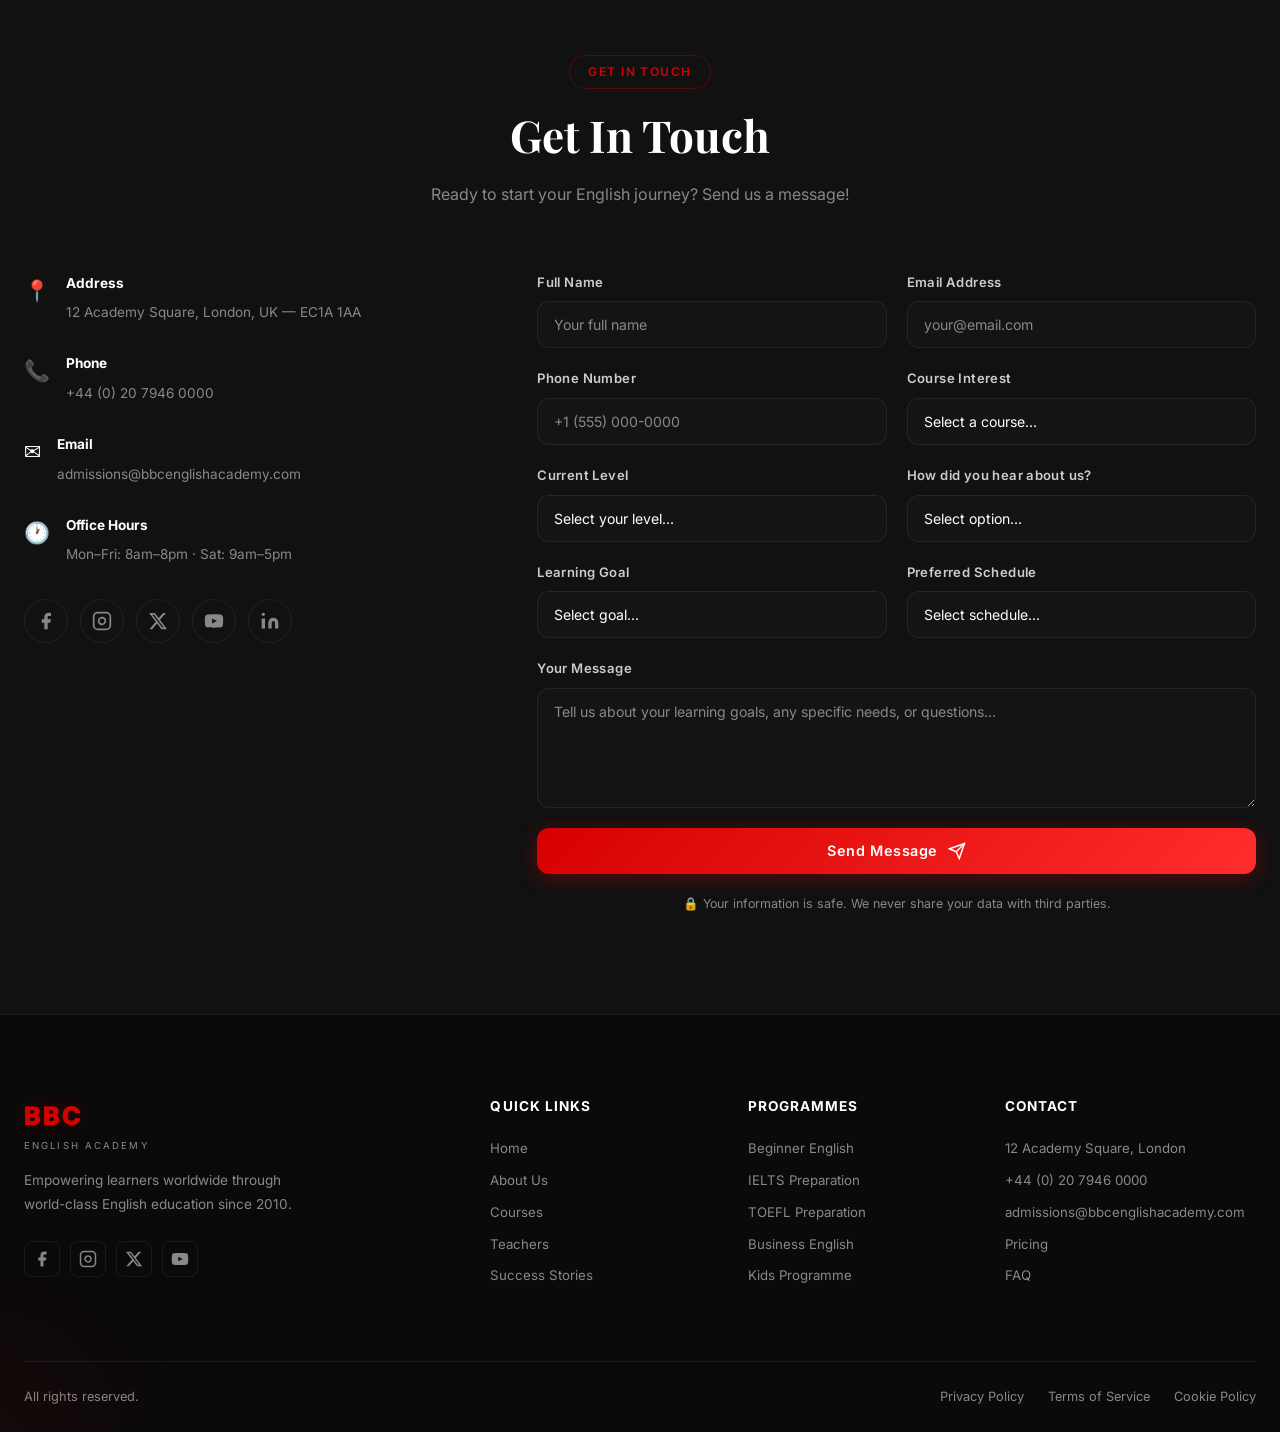
==== commit c92c0564: "Move lang/theme toggles from navbar to sidebar on dashboard & admin for cleaner mobile nav" ====
--- a/admin.html
+++ b/admin.html
@@ -24,10 +24,6 @@
         <span>Administrator</span>
         <button class="admin-hamburger" id="admin-hamburger">☰ Menu</button>
         <button class="btn-logout" id="btn-logout">Logout</button>
-        <button class="nav-icon-btn lang-btn active" data-lang="en" onclick="setLang('en')" title="English">EN</button>
-        <button class="nav-icon-btn lang-btn" data-lang="ar" onclick="setLang('ar')" title="العربية">AR</button>
-        <button class="nav-icon-btn theme-btn active" data-theme="dark" onclick="setTheme('dark')" title="Dark">🌙</button>
-        <button class="nav-icon-btn theme-btn" data-theme="light" onclick="setTheme('light')" title="Light">☀️</button>
       </div>
     </div>
   </nav>
@@ -55,6 +51,12 @@
           <span class="icon">📈</span>
           <span data-i18n="admin-analytics">Analytics</span>
         </a>
+        <div class="sidebar-toggles">
+          <button class="nav-icon-btn lang-btn active" data-lang="en" onclick="setLang('en')" title="English">EN</button>
+          <button class="nav-icon-btn lang-btn" data-lang="ar" onclick="setLang('ar')" title="العربية">AR</button>
+          <button class="nav-icon-btn theme-btn active" data-theme="dark" onclick="setTheme('dark')" title="Dark">🌙</button>
+          <button class="nav-icon-btn theme-btn" data-theme="light" onclick="setTheme('light')" title="Light">☀️</button>
+        </div>
       </nav>
     </aside>
 
--- a/dashboard.css
+++ b/dashboard.css
@@ -634,6 +634,19 @@
     margin-left: 0;
     padding: 24px;
   }
+  .nav-user {
+    gap: 8px;
+  }
+  .nav-user #user-name {
+    display: none;
+  }
+  .nav-user ul {
+    gap: 4px;
+  }
+  .nav-icon-btn {
+    padding: 3px 8px;
+    font-size: 0.65rem;
+  }
   .stats-grid {
     grid-template-columns: 1fr;
   }
@@ -652,6 +665,15 @@
     text-align: center;
     gap: 16px;
   }
+}
+
+/* Sidebar Toggles */
+.sidebar-toggles {
+  display: flex;
+  gap: 6px;
+  padding: 16px 18px;
+  border-top: 1px solid var(--border);
+  margin-top: 16px;
 }
 
 /* Theme & Language Toggle */
--- a/admin.css
+++ b/admin.css
@@ -45,7 +45,7 @@
   border-right: none;
   border-left: 1px solid var(--border);
 }
-html[dir="rtl"] .admin-content {
+html[dir="rtl"] .admin-main {
   margin-left: 0;
   margin-right: 260px;
 }
@@ -59,7 +59,7 @@
   html[dir="rtl"] .admin-sidebar.open {
     right: 0; left: auto;
   }
-  html[dir="rtl"] .admin-content {
+  html[dir="rtl"] .admin-main {
     margin-right: 0;
   }
 }
@@ -419,6 +419,18 @@
     align-items: center;
     gap: 8px;
   }
+  .nav-user {
+    gap: 6px;
+    flex-wrap: wrap;
+    justify-content: flex-end;
+  }
+  .nav-user span:first-child {
+    display: none;
+  }
+  .nav-icon-btn {
+    padding: 3px 8px;
+    font-size: 0.65rem;
+  }
   .admin-main {
     margin-left: 0;
     padding: 24px;
@@ -443,6 +455,15 @@
   .data-table td {
     padding: 10px 12px;
   }
+}
+
+/* Sidebar Toggles */
+.sidebar-toggles {
+  display: flex;
+  gap: 6px;
+  padding: 16px 18px;
+  border-top: 1px solid var(--border);
+  margin-top: 16px;
 }
 
 /* Theme & Language Toggle */
@@ -475,7 +496,7 @@
   border-right: none;
   border-left: 1px solid var(--border);
 }
-html[dir="rtl"] .admin-content {
+html[dir="rtl"] .admin-main {
   margin-left: 0;
   margin-right: 260px;
 }
@@ -491,7 +512,7 @@
     right: 0;
     left: auto;
   }
-  html[dir="rtl"] .admin-content {
+  html[dir="rtl"] .admin-main {
     margin-right: 0;
   }
 }
